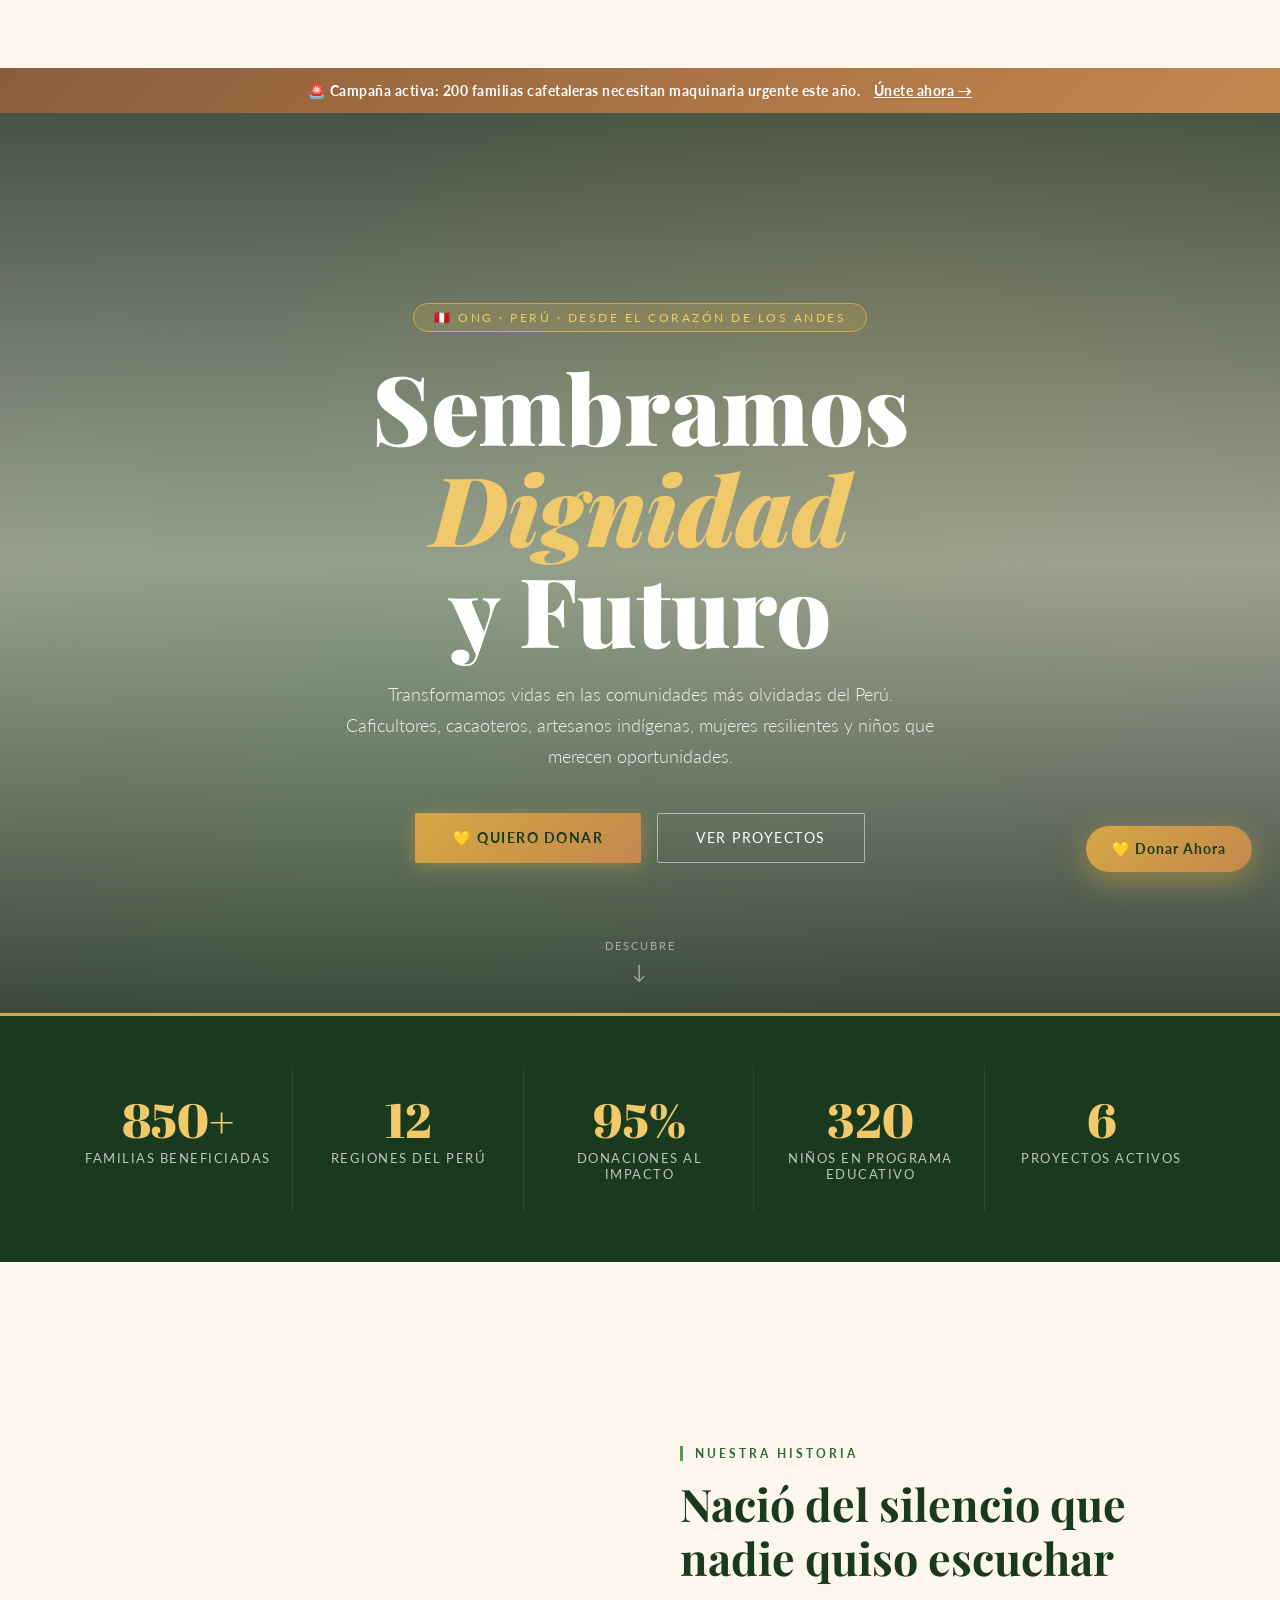
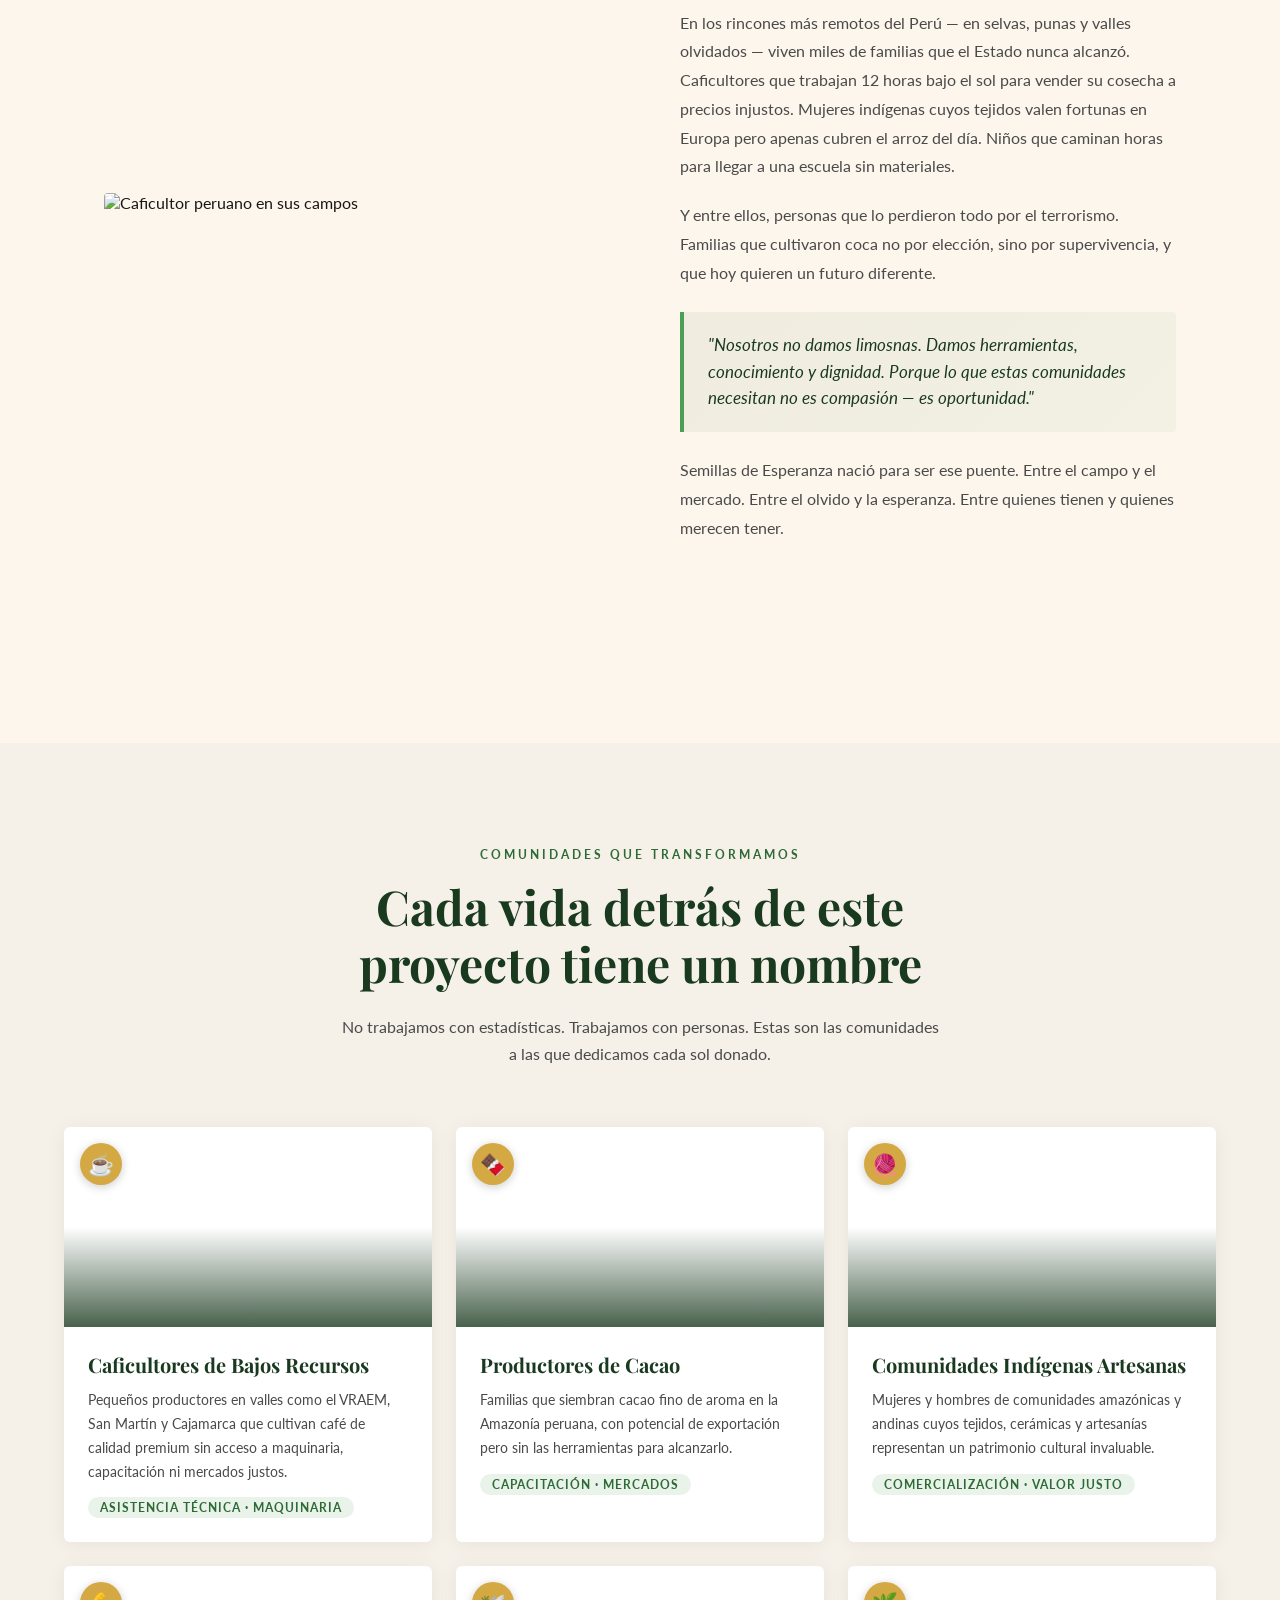
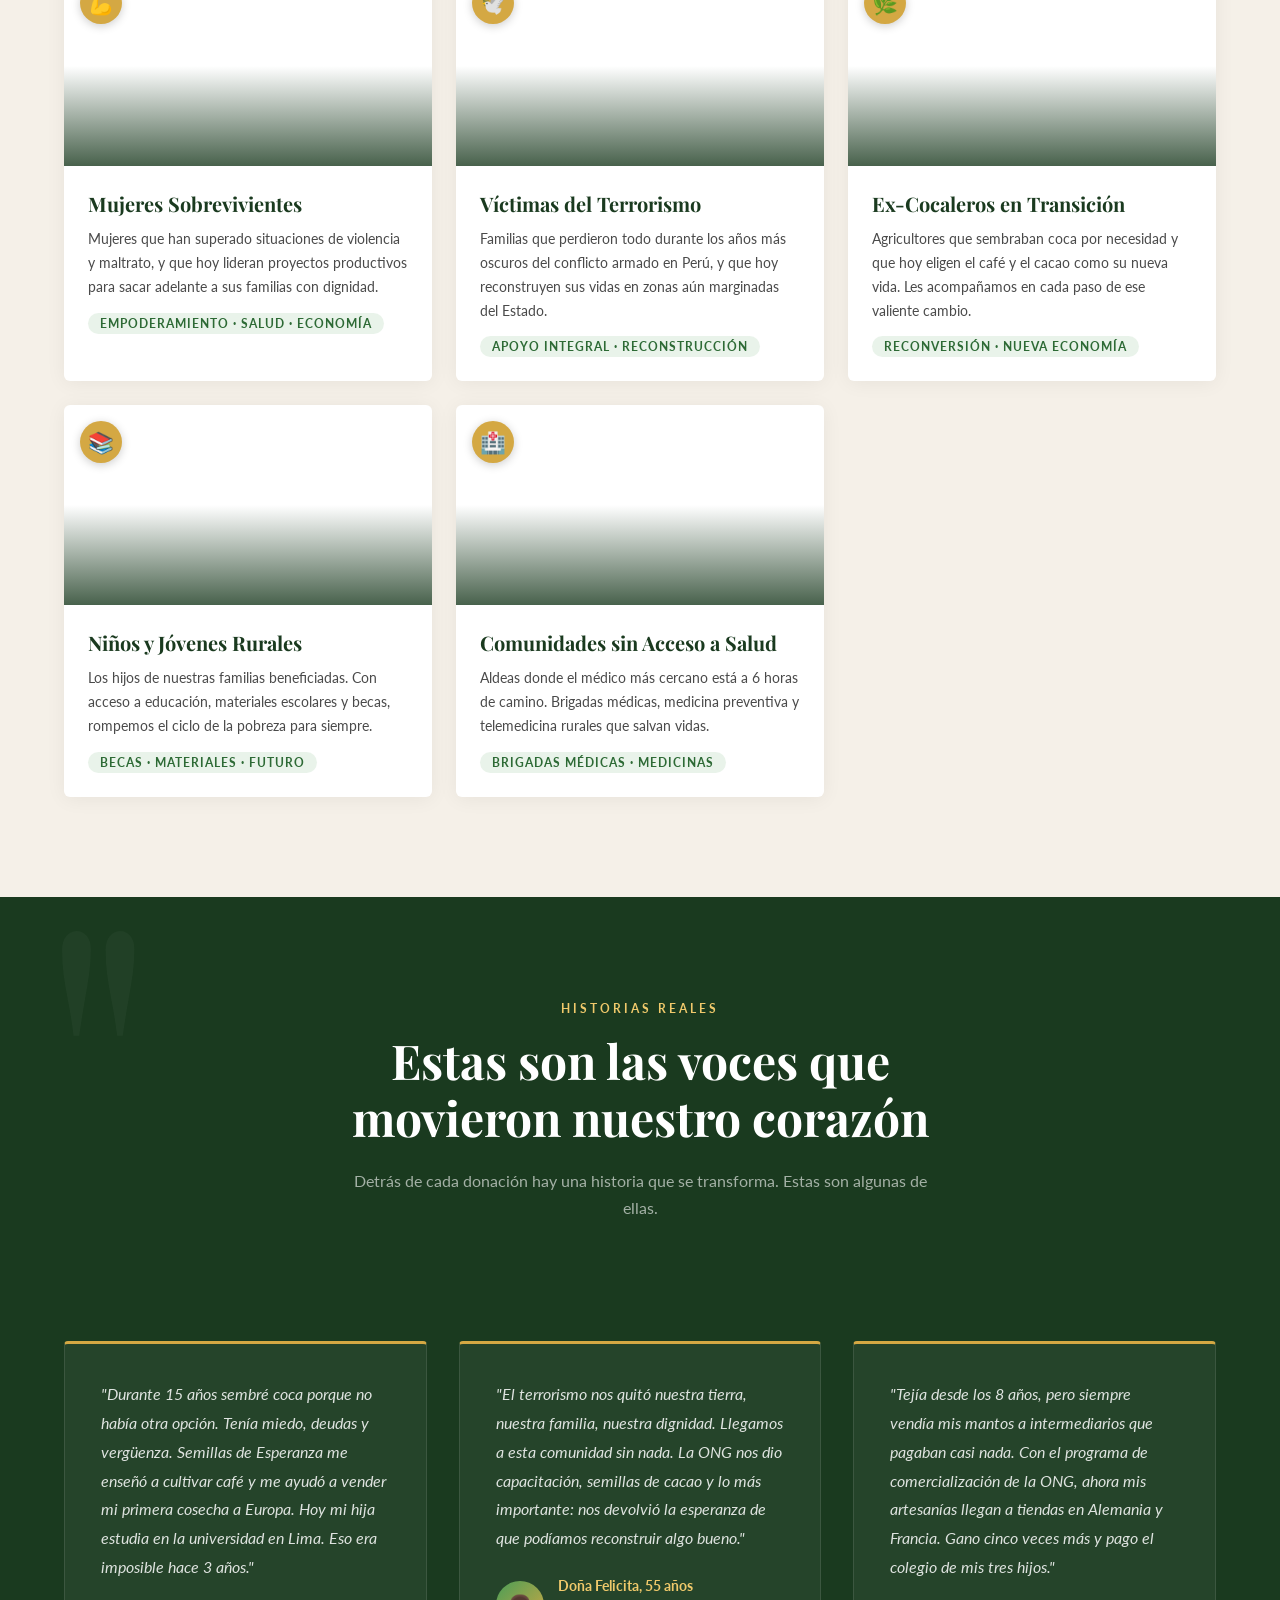
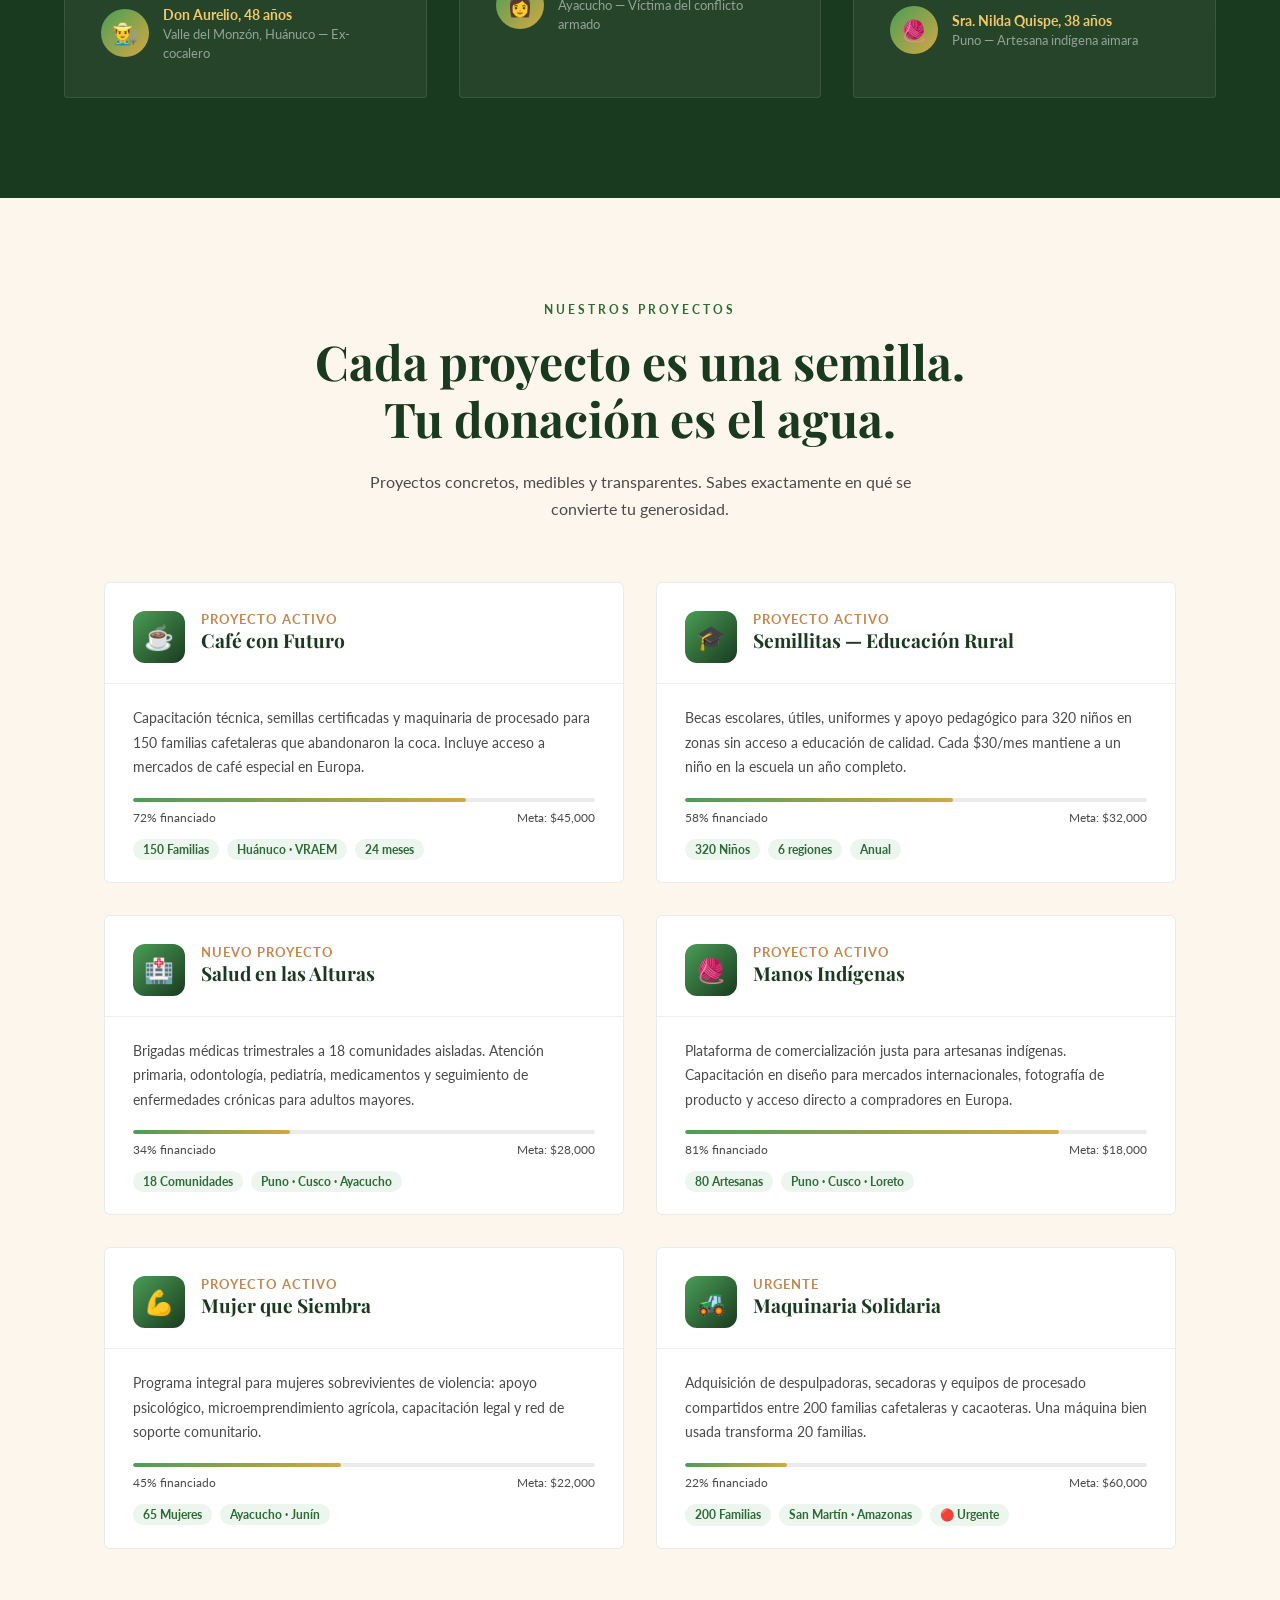
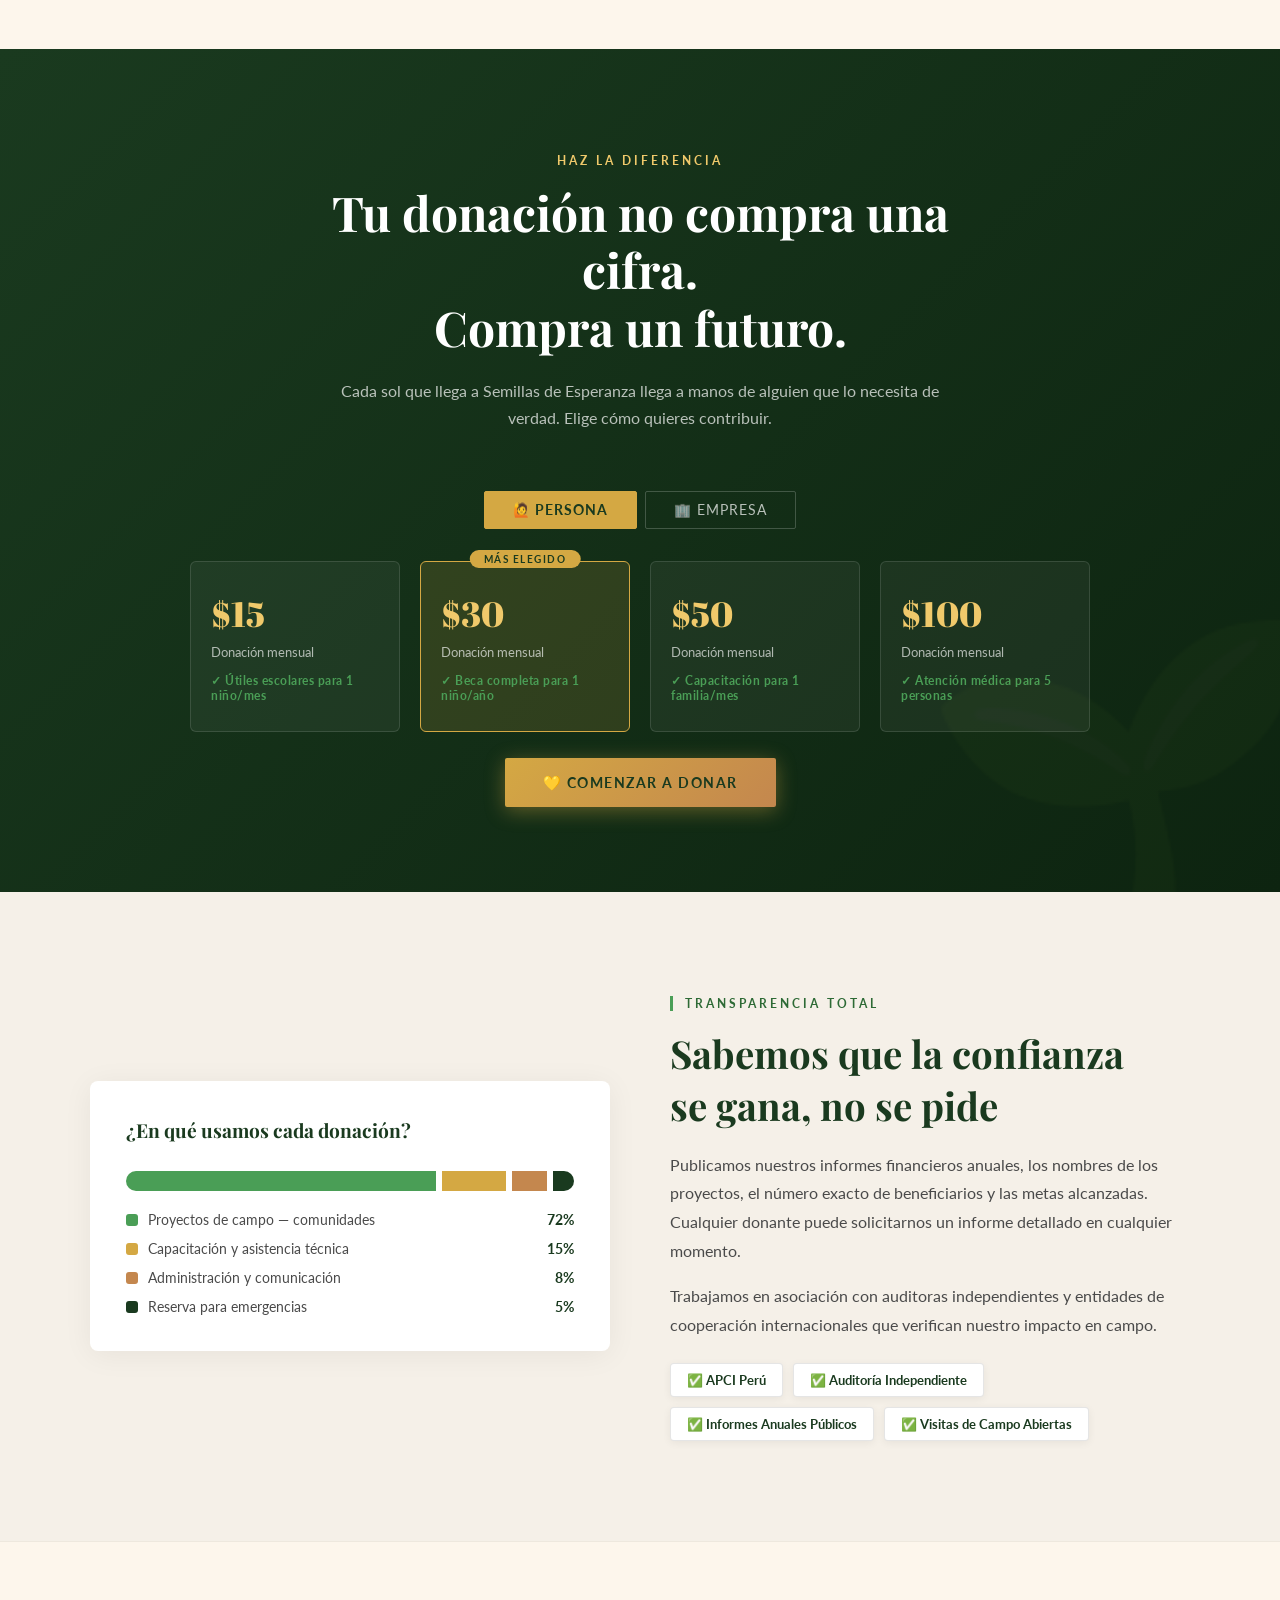
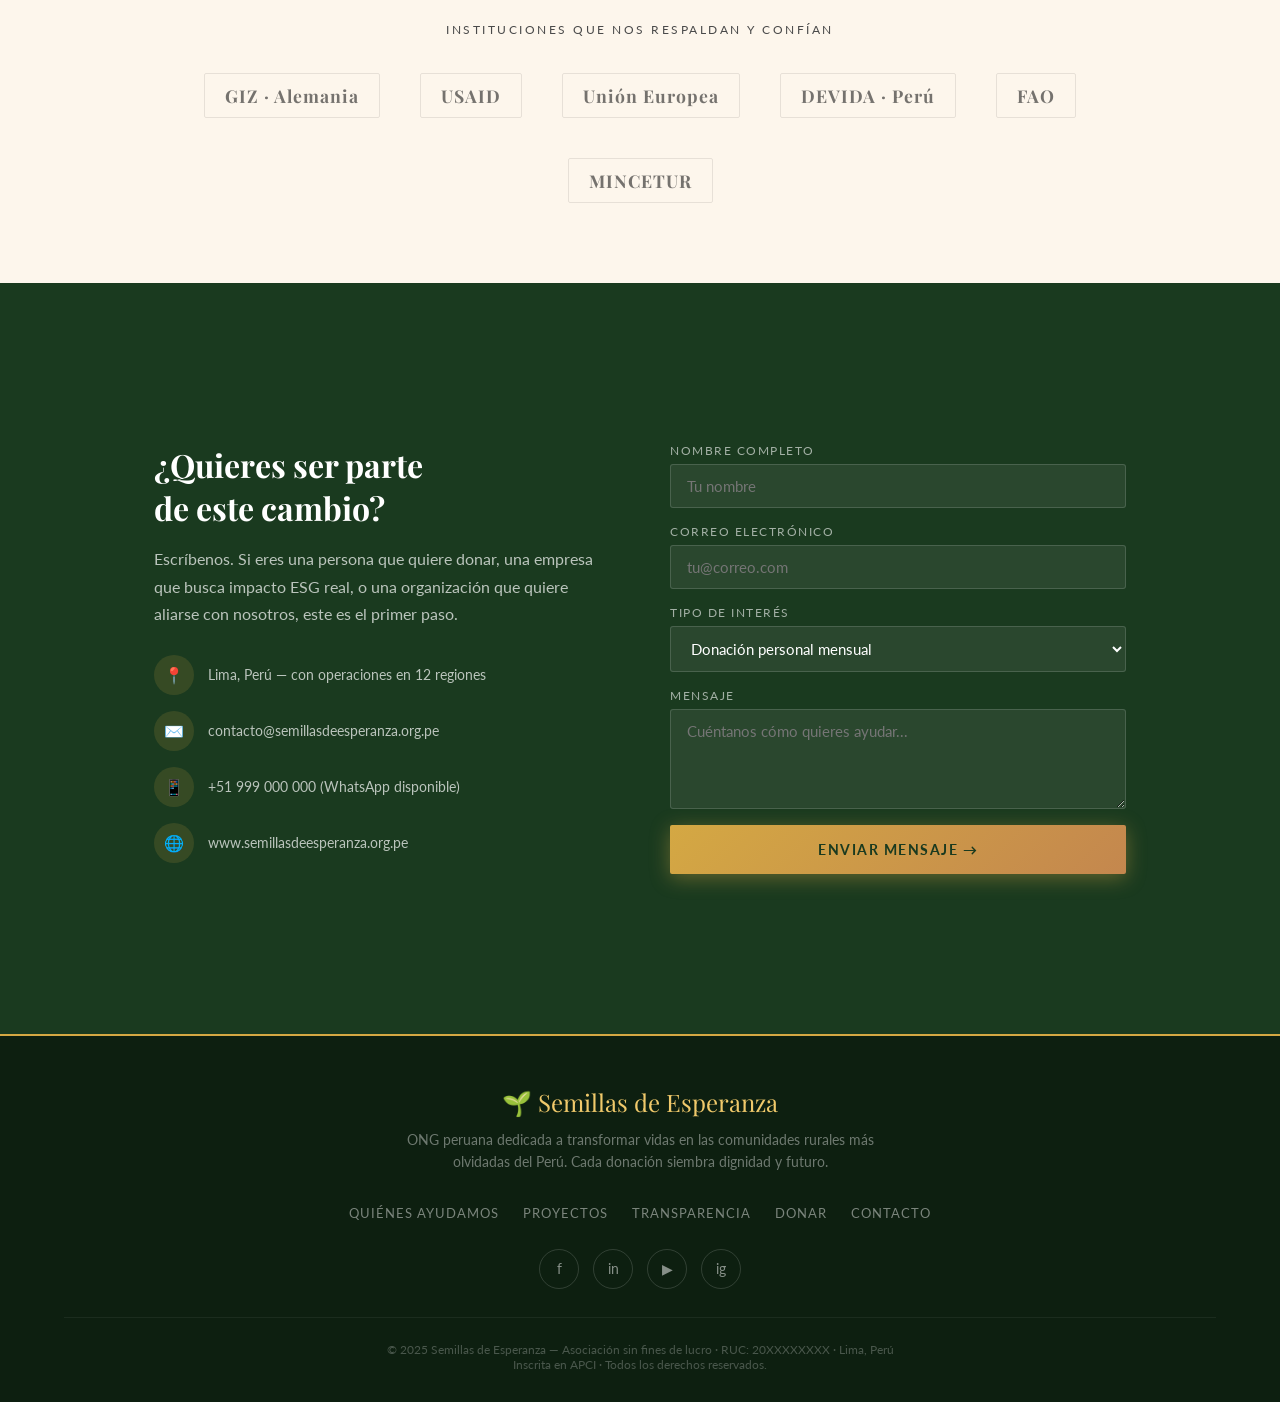
==== index.html @ 6c5361cf "index.html" ====
<!DOCTYPE html>
<html lang="es">
<head>
<meta charset="UTF-8">
<meta name="viewport" content="width=device-width, initial-scale=1.0">
<title>Semillas de Esperanza — ONG Perú</title>
<link href="https://fonts.googleapis.com/css2?family=Playfair+Display:ital,wght@0,400;0,700;0,900;1,400&family=Lato:wght@300;400;700&family=Abril+Fatface&display=swap" rel="stylesheet">
<style>
  :root {
    --verde-oscuro: #1a3a1f;
    --verde-medio: #2d6a35;
    --verde-claro: #4a9e56;
    --tierra: #8b5e3c;
    --tierra-claro: #c4874e;
    --crema: #fdf6ec;
    --oro: #d4a843;
    --oro-claro: #f0c96b;
    --blanco: #ffffff;
    --gris-suave: #f5f0e8;
    --texto-oscuro: #1c1c1c;
    --texto-medio: #4a4a4a;
  }

  * { margin: 0; padding: 0; box-sizing: border-box; }

  html { scroll-behavior: smooth; }

  body {
    font-family: 'Lato', sans-serif;
    color: var(--texto-oscuro);
    background: var(--crema);
    overflow-x: hidden;
  }

  /* ── NAV ── */
  nav {
    position: fixed; top: 0; width: 100%; z-index: 1000;
    background: rgba(26,58,31,0.96);
    backdrop-filter: blur(10px);
    display: flex; align-items: center; justify-content: space-between;
    padding: 0 5%; height: 68px;
    border-bottom: 2px solid var(--oro);
  }
  .nav-logo {
    display: flex; align-items: center; gap: 12px;
  }
  .nav-logo .seed-icon {
    width: 38px; height: 38px;
    background: linear-gradient(135deg, var(--oro), var(--tierra-claro));
    border-radius: 50% 50% 50% 10%;
    display: flex; align-items: center; justify-content: center;
    font-size: 18px;
  }
  .nav-logo span {
    font-family: 'Playfair Display', serif;
    color: var(--oro-claro);
    font-size: 1.1rem;
    font-weight: 700;
    letter-spacing: 0.5px;
  }
  .nav-links {
    display: flex; gap: 28px; list-style: none;
  }
  .nav-links a {
    color: rgba(255,255,255,0.85);
    text-decoration: none;
    font-size: 0.85rem;
    font-weight: 400;
    letter-spacing: 1.5px;
    text-transform: uppercase;
    transition: color 0.3s;
  }
  .nav-links a:hover { color: var(--oro-claro); }
  .nav-cta {
    background: linear-gradient(135deg, var(--oro), var(--tierra-claro));
    color: var(--verde-oscuro) !important;
    padding: 8px 22px;
    border-radius: 2px;
    font-weight: 700 !important;
  }

  /* ── HERO ── */
  #hero {
    min-height: 100vh;
    background:
      linear-gradient(to bottom, rgba(10,30,12,0.75) 0%, rgba(10,30,12,0.4) 50%, rgba(10,30,12,0.8) 100%),
      url('https://images.unsplash.com/photo-1497486751825-1233686d5d80?w=1800&q=80') center/cover no-repeat;
    display: flex; flex-direction: column; justify-content: center; align-items: center;
    text-align: center;
    padding: 100px 5% 60px;
    position: relative;
    overflow: hidden;
  }
  #hero::before {
    content: '';
    position: absolute; inset: 0;
    background: radial-gradient(ellipse at 30% 60%, rgba(74,158,86,0.15) 0%, transparent 60%),
                radial-gradient(ellipse at 70% 30%, rgba(212,168,67,0.1) 0%, transparent 50%);
  }
  .hero-badge {
    display: inline-block;
    background: rgba(212,168,67,0.2);
    border: 1px solid var(--oro);
    color: var(--oro-claro);
    padding: 6px 20px;
    border-radius: 20px;
    font-size: 0.78rem;
    letter-spacing: 2.5px;
    text-transform: uppercase;
    margin-bottom: 24px;
    animation: fadeInDown 1s ease both;
  }
  #hero h1 {
    font-family: 'Playfair Display', serif;
    font-size: clamp(3rem, 8vw, 6rem);
    color: var(--blanco);
    line-height: 1.05;
    font-weight: 900;
    margin-bottom: 20px;
    animation: fadeInUp 1s ease 0.2s both;
  }
  #hero h1 em {
    color: var(--oro-claro);
    font-style: italic;
  }
  #hero p {
    max-width: 600px;
    color: rgba(255,255,255,0.88);
    font-size: 1.15rem;
    line-height: 1.7;
    margin-bottom: 40px;
    font-weight: 300;
    animation: fadeInUp 1s ease 0.4s both;
  }
  .hero-btns {
    display: flex; gap: 16px; flex-wrap: wrap; justify-content: center;
    animation: fadeInUp 1s ease 0.6s both;
  }
  .btn-primary {
    background: linear-gradient(135deg, var(--oro), var(--tierra-claro));
    color: var(--verde-oscuro);
    padding: 16px 38px;
    border: none; cursor: pointer;
    font-family: 'Lato', sans-serif;
    font-size: 0.9rem;
    font-weight: 700;
    letter-spacing: 1.5px;
    text-transform: uppercase;
    text-decoration: none;
    border-radius: 2px;
    transition: transform 0.3s, box-shadow 0.3s;
    box-shadow: 0 4px 20px rgba(212,168,67,0.4);
  }
  .btn-primary:hover { transform: translateY(-2px); box-shadow: 0 8px 30px rgba(212,168,67,0.5); }
  .btn-outline {
    background: transparent;
    color: var(--blanco);
    padding: 15px 38px;
    border: 1.5px solid rgba(255,255,255,0.5);
    cursor: pointer;
    font-family: 'Lato', sans-serif;
    font-size: 0.9rem;
    font-weight: 400;
    letter-spacing: 1.5px;
    text-transform: uppercase;
    text-decoration: none;
    border-radius: 2px;
    transition: border-color 0.3s, background 0.3s;
  }
  .btn-outline:hover { border-color: var(--oro); background: rgba(212,168,67,0.1); }
  .hero-scroll {
    position: absolute; bottom: 30px; left: 50%; transform: translateX(-50%);
    animation: bounce 2s infinite;
    color: rgba(255,255,255,0.5);
    font-size: 0.7rem;
    letter-spacing: 2px;
    text-transform: uppercase;
    display: flex; flex-direction: column; align-items: center; gap: 8px;
  }
  .hero-scroll::after {
    content: '↓';
    font-size: 1.2rem;
  }

  /* ── IMPACTO RÁPIDO ── */
  #impacto-rapido {
    background: var(--verde-oscuro);
    padding: 50px 5%;
    display: grid;
    grid-template-columns: repeat(auto-fit, minmax(200px, 1fr));
    gap: 2px;
    border-top: 3px solid var(--oro);
  }
  .stat-item {
    text-align: center;
    padding: 30px 20px;
    border-right: 1px solid rgba(255,255,255,0.08);
  }
  .stat-item:last-child { border-right: none; }
  .stat-num {
    font-family: 'Abril Fatface', serif;
    font-size: 3rem;
    color: var(--oro-claro);
    line-height: 1;
    margin-bottom: 6px;
  }
  .stat-label {
    color: rgba(255,255,255,0.7);
    font-size: 0.82rem;
    letter-spacing: 1.5px;
    text-transform: uppercase;
  }

  /* ── SECCIÓN HISTORIA ── */
  #historia {
    padding: 100px 5%;
    max-width: 1200px;
    margin: 0 auto;
    display: grid;
    grid-template-columns: 1fr 1fr;
    gap: 80px;
    align-items: center;
  }
  .historia-img {
    position: relative;
  }
  .historia-img img {
    width: 100%;
    height: 480px;
    object-fit: cover;
    border-radius: 4px;
    filter: sepia(15%) contrast(1.05);
  }
  .historia-img::after {
    content: '';
    position: absolute;
    bottom: -20px; right: -20px;
    width: 60%;
    height: 60%;
    border: 3px solid var(--oro);
    border-radius: 4px;
    z-index: -1;
  }
  .historia-tag {
    display: inline-block;
    color: var(--verde-medio);
    font-size: 0.75rem;
    letter-spacing: 3px;
    text-transform: uppercase;
    font-weight: 700;
    margin-bottom: 16px;
    border-left: 3px solid var(--verde-claro);
    padding-left: 12px;
  }
  .historia-text h2 {
    font-family: 'Playfair Display', serif;
    font-size: clamp(2rem, 4vw, 2.8rem);
    color: var(--verde-oscuro);
    line-height: 1.2;
    margin-bottom: 24px;
  }
  .historia-text p {
    color: var(--texto-medio);
    line-height: 1.8;
    margin-bottom: 20px;
    font-size: 1rem;
  }
  .historia-text .highlight-box {
    background: linear-gradient(135deg, rgba(26,58,31,0.06), rgba(74,158,86,0.06));
    border-left: 4px solid var(--verde-claro);
    padding: 20px 24px;
    border-radius: 0 4px 4px 0;
    margin: 24px 0;
    font-style: italic;
    color: var(--verde-oscuro);
    font-size: 1.05rem;
    line-height: 1.6;
  }

  /* ── QUIÉNES AYUDAMOS ── */
  #quienes {
    background: var(--gris-suave);
    padding: 100px 5%;
  }
  .section-header {
    text-align: center;
    margin-bottom: 60px;
  }
  .section-tag {
    display: inline-block;
    color: var(--verde-medio);
    font-size: 0.75rem;
    letter-spacing: 3px;
    text-transform: uppercase;
    font-weight: 700;
    margin-bottom: 16px;
  }
  .section-header h2 {
    font-family: 'Playfair Display', serif;
    font-size: clamp(2rem, 4vw, 3rem);
    color: var(--verde-oscuro);
    line-height: 1.2;
    max-width: 700px;
    margin: 0 auto 20px;
  }
  .section-header p {
    color: var(--texto-medio);
    max-width: 600px;
    margin: 0 auto;
    line-height: 1.7;
    font-size: 1rem;
  }
  .beneficiarios-grid {
    display: grid;
    grid-template-columns: repeat(auto-fit, minmax(280px, 1fr));
    gap: 24px;
    max-width: 1200px;
    margin: 0 auto;
  }
  .bene-card {
    background: var(--blanco);
    border-radius: 6px;
    overflow: hidden;
    box-shadow: 0 2px 20px rgba(0,0,0,0.06);
    transition: transform 0.3s, box-shadow 0.3s;
  }
  .bene-card:hover { transform: translateY(-6px); box-shadow: 0 12px 40px rgba(0,0,0,0.12); }
  .bene-card-img {
    height: 200px;
    background-size: cover;
    background-position: center;
    position: relative;
  }
  .bene-card-img::after {
    content: '';
    position: absolute; inset: 0;
    background: linear-gradient(to top, rgba(26,58,31,0.8) 0%, transparent 50%);
  }
  .bene-emoji {
    position: absolute;
    top: 16px; left: 16px;
    width: 42px; height: 42px;
    background: var(--oro);
    border-radius: 50%;
    display: flex; align-items: center; justify-content: center;
    font-size: 1.3rem;
    z-index: 2;
    box-shadow: 0 2px 10px rgba(0,0,0,0.2);
  }
  .bene-card-body {
    padding: 24px;
  }
  .bene-card-body h3 {
    font-family: 'Playfair Display', serif;
    font-size: 1.25rem;
    color: var(--verde-oscuro);
    margin-bottom: 10px;
  }
  .bene-card-body p {
    color: var(--texto-medio);
    font-size: 0.9rem;
    line-height: 1.65;
  }
  .bene-tag {
    display: inline-block;
    background: rgba(74,158,86,0.12);
    color: var(--verde-medio);
    padding: 4px 12px;
    border-radius: 20px;
    font-size: 0.72rem;
    letter-spacing: 1px;
    text-transform: uppercase;
    font-weight: 700;
    margin-top: 14px;
  }

  /* ── HISTORIA REAL ── */
  #historia-real {
    padding: 100px 5%;
    background: var(--verde-oscuro);
    position: relative;
    overflow: hidden;
  }
  #historia-real::before {
    content: '"';
    position: absolute;
    top: -40px; left: 3%;
    font-family: 'Playfair Display', serif;
    font-size: 25rem;
    color: rgba(255,255,255,0.03);
    line-height: 1;
  }
  .testimonios-grid {
    display: grid;
    grid-template-columns: repeat(auto-fit, minmax(320px, 1fr));
    gap: 32px;
    max-width: 1200px;
    margin: 0 auto;
  }
  .testimonio {
    background: rgba(255,255,255,0.05);
    border: 1px solid rgba(255,255,255,0.1);
    border-top: 3px solid var(--oro);
    padding: 36px;
    border-radius: 4px;
    transition: background 0.3s;
  }
  .testimonio:hover { background: rgba(255,255,255,0.08); }
  .testimonio-text {
    color: rgba(255,255,255,0.85);
    font-size: 1rem;
    line-height: 1.8;
    font-style: italic;
    margin-bottom: 24px;
  }
  .testimonio-autor {
    display: flex; align-items: center; gap: 14px;
  }
  .autor-avatar {
    width: 48px; height: 48px;
    background: linear-gradient(135deg, var(--verde-claro), var(--oro));
    border-radius: 50%;
    display: flex; align-items: center; justify-content: center;
    font-size: 1.3rem;
    flex-shrink: 0;
  }
  .autor-info strong {
    display: block;
    color: var(--oro-claro);
    font-size: 0.9rem;
    font-weight: 700;
  }
  .autor-info span {
    color: rgba(255,255,255,0.5);
    font-size: 0.8rem;
  }

  /* ── PROYECTOS ── */
  #proyectos {
    padding: 100px 5%;
    max-width: 1200px;
    margin: 0 auto;
  }
  .proyectos-grid {
    display: grid;
    grid-template-columns: repeat(auto-fit, minmax(340px, 1fr));
    gap: 32px;
  }
  .proyecto-card {
    border: 1px solid rgba(0,0,0,0.08);
    border-radius: 6px;
    overflow: hidden;
    background: var(--blanco);
    transition: transform 0.3s, box-shadow 0.3s;
    position: relative;
  }
  .proyecto-card:hover { transform: translateY(-4px); box-shadow: 0 16px 50px rgba(0,0,0,0.1); }
  .proyecto-card-header {
    padding: 28px 28px 20px;
    border-bottom: 1px solid rgba(0,0,0,0.06);
    display: flex; align-items: flex-start; gap: 16px;
  }
  .proyecto-icon {
    width: 52px; height: 52px;
    background: linear-gradient(135deg, var(--verde-claro), var(--verde-oscuro));
    border-radius: 12px;
    display: flex; align-items: center; justify-content: center;
    font-size: 1.5rem;
    flex-shrink: 0;
  }
  .proyecto-info h3 {
    font-family: 'Playfair Display', serif;
    font-size: 1.2rem;
    color: var(--verde-oscuro);
    margin-bottom: 4px;
  }
  .proyecto-info .proyecto-meta {
    color: var(--tierra-claro);
    font-size: 0.8rem;
    font-weight: 700;
    letter-spacing: 1px;
    text-transform: uppercase;
  }
  .proyecto-card-body {
    padding: 22px 28px;
  }
  .proyecto-card-body p {
    color: var(--texto-medio);
    font-size: 0.9rem;
    line-height: 1.7;
    margin-bottom: 18px;
  }
  .proyecto-progress {
    height: 4px;
    background: rgba(0,0,0,0.08);
    border-radius: 2px;
    overflow: hidden;
    margin-bottom: 8px;
  }
  .proyecto-progress-bar {
    height: 100%;
    background: linear-gradient(90deg, var(--verde-claro), var(--oro));
    border-radius: 2px;
    transition: width 1.5s ease;
  }
  .proyecto-progress-label {
    display: flex; justify-content: space-between;
    font-size: 0.78rem;
    color: var(--texto-medio);
  }
  .proyecto-meta-footer {
    display: flex; gap: 8px; flex-wrap: wrap; margin-top: 14px;
  }
  .meta-chip {
    background: rgba(74,158,86,0.1);
    color: var(--verde-medio);
    padding: 4px 10px;
    border-radius: 20px;
    font-size: 0.72rem;
    font-weight: 700;
  }

  /* ── DONACIONES ── */
  #donaciones {
    background: linear-gradient(135deg, var(--verde-oscuro) 0%, #0d2410 100%);
    padding: 100px 5%;
    text-align: center;
    position: relative;
    overflow: hidden;
  }
  #donaciones::after {
    content: '🌱';
    position: absolute;
    font-size: 20rem;
    opacity: 0.03;
    bottom: -40px; right: -40px;
    line-height: 1;
  }
  #donaciones .section-header h2 { color: var(--blanco); }
  #donaciones .section-header p { color: rgba(255,255,255,0.7); }
  .donacion-tabs {
    display: flex; justify-content: center; gap: 8px;
    margin: 40px 0 32px;
    flex-wrap: wrap;
  }
  .donacion-tab {
    padding: 10px 28px;
    border: 1.5px solid rgba(255,255,255,0.2);
    background: transparent;
    color: rgba(255,255,255,0.7);
    border-radius: 2px;
    cursor: pointer;
    font-family: 'Lato', sans-serif;
    font-size: 0.85rem;
    letter-spacing: 1px;
    text-transform: uppercase;
    transition: all 0.3s;
  }
  .donacion-tab.active, .donacion-tab:hover {
    background: var(--oro);
    border-color: var(--oro);
    color: var(--verde-oscuro);
    font-weight: 700;
  }
  .montos-grid {
    display: grid;
    grid-template-columns: repeat(auto-fit, minmax(200px, 1fr));
    gap: 20px;
    max-width: 900px;
    margin: 0 auto 40px;
  }
  .monto-card {
    background: rgba(255,255,255,0.05);
    border: 1.5px solid rgba(255,255,255,0.12);
    border-radius: 6px;
    padding: 28px 20px;
    cursor: pointer;
    transition: all 0.3s;
    text-align: left;
  }
  .monto-card:hover, .monto-card.destacado {
    background: rgba(212,168,67,0.15);
    border-color: var(--oro);
  }
  .monto-card.destacado {
    position: relative;
  }
  .monto-card.destacado::before {
    content: 'MÁS ELEGIDO';
    position: absolute;
    top: -12px; left: 50%; transform: translateX(-50%);
    background: var(--oro);
    color: var(--verde-oscuro);
    padding: 3px 14px;
    font-size: 0.65rem;
    font-weight: 700;
    letter-spacing: 1.5px;
    border-radius: 20px;
    white-space: nowrap;
  }
  .monto-valor {
    font-family: 'Abril Fatface', serif;
    font-size: 2.2rem;
    color: var(--oro-claro);
    margin-bottom: 6px;
  }
  .monto-desc {
    color: rgba(255,255,255,0.65);
    font-size: 0.82rem;
    line-height: 1.5;
  }
  .monto-impacto {
    color: var(--verde-claro);
    font-size: 0.78rem;
    font-weight: 700;
    margin-top: 10px;
    letter-spacing: 0.5px;
  }
  .donacion-empresa {
    max-width: 700px;
    margin: 0 auto;
    background: rgba(255,255,255,0.05);
    border: 1px solid rgba(255,255,255,0.1);
    border-left: 4px solid var(--oro);
    padding: 32px 36px;
    border-radius: 4px;
    text-align: left;
    margin-bottom: 40px;
  }
  .donacion-empresa h3 {
    font-family: 'Playfair Display', serif;
    color: var(--oro-claro);
    font-size: 1.4rem;
    margin-bottom: 12px;
  }
  .donacion-empresa p {
    color: rgba(255,255,255,0.75);
    line-height: 1.7;
    font-size: 0.95rem;
    margin-bottom: 16px;
  }
  .empresa-beneficios {
    display: flex; flex-wrap: wrap; gap: 10px; margin-top: 16px;
  }
  .eb-chip {
    background: rgba(212,168,67,0.15);
    border: 1px solid rgba(212,168,67,0.3);
    color: var(--oro-claro);
    padding: 6px 14px;
    border-radius: 20px;
    font-size: 0.78rem;
    font-weight: 700;
  }

  /* ── TRANSPARENCIA ── */
  #transparencia {
    padding: 100px 5%;
    background: var(--gris-suave);
  }
  .transp-grid {
    display: grid;
    grid-template-columns: 1fr 1fr;
    gap: 60px;
    max-width: 1100px;
    margin: 0 auto;
    align-items: center;
  }
  .transp-visual {
    background: var(--blanco);
    border-radius: 8px;
    padding: 36px;
    box-shadow: 0 4px 30px rgba(0,0,0,0.06);
  }
  .transp-visual h3 {
    font-family: 'Playfair Display', serif;
    color: var(--verde-oscuro);
    margin-bottom: 28px;
    font-size: 1.2rem;
  }
  .pie-bar {
    display: flex; gap: 6px; height: 20px;
    border-radius: 10px; overflow: hidden;
    margin-bottom: 20px;
  }
  .pie-seg {
    height: 100%;
    transition: flex 1s ease;
  }
  .pie-legend {
    display: flex; flex-direction: column; gap: 12px;
  }
  .legend-item {
    display: flex; align-items: center; gap: 10px;
  }
  .legend-dot {
    width: 12px; height: 12px; border-radius: 3px; flex-shrink: 0;
  }
  .legend-label { font-size: 0.85rem; color: var(--texto-medio); flex: 1; }
  .legend-pct {
    font-weight: 700;
    color: var(--verde-oscuro);
    font-size: 0.9rem;
  }
  .transp-text h2 {
    font-family: 'Playfair Display', serif;
    font-size: clamp(1.8rem, 3vw, 2.5rem);
    color: var(--verde-oscuro);
    margin-bottom: 20px;
  }
  .transp-text p {
    color: var(--texto-medio);
    line-height: 1.8;
    margin-bottom: 16px;
  }
  .transp-certs {
    display: flex; flex-wrap: wrap; gap: 10px; margin-top: 24px;
  }
  .cert-badge {
    display: flex; align-items: center; gap: 8px;
    background: var(--blanco);
    border: 1px solid rgba(0,0,0,0.1);
    padding: 8px 16px;
    border-radius: 4px;
    font-size: 0.8rem;
    font-weight: 700;
    color: var(--verde-oscuro);
    box-shadow: 0 2px 8px rgba(0,0,0,0.06);
  }

  /* ── ALIADOS ── */
  #aliados {
    padding: 80px 5%;
    text-align: center;
    border-top: 1px solid rgba(0,0,0,0.06);
  }
  .aliados-label {
    color: var(--texto-medio);
    font-size: 0.78rem;
    letter-spacing: 2.5px;
    text-transform: uppercase;
    margin-bottom: 36px;
  }
  .aliados-logos {
    display: flex; flex-wrap: wrap;
    justify-content: center; align-items: center;
    gap: 40px;
    max-width: 900px;
    margin: 0 auto;
    opacity: 0.6;
    filter: grayscale(100%);
  }
  .aliado-logo {
    font-family: 'Playfair Display', serif;
    font-size: 1.1rem;
    font-weight: 700;
    color: var(--texto-oscuro);
    letter-spacing: 1px;
    padding: 10px 20px;
    border: 1.5px solid rgba(0,0,0,0.15);
    border-radius: 2px;
  }

  /* ── CONTACTO ── */
  #contacto {
    background: var(--verde-oscuro);
    padding: 80px 5%;
    display: grid;
    grid-template-columns: 1fr 1fr;
    gap: 60px;
    max-width: 1100px;
    margin: 0 auto;
  }
  .contacto-info h2 {
    font-family: 'Playfair Display', serif;
    font-size: 2rem;
    color: var(--blanco);
    margin-bottom: 16px;
  }
  .contacto-info p {
    color: rgba(255,255,255,0.7);
    line-height: 1.7;
    margin-bottom: 28px;
  }
  .contacto-items { display: flex; flex-direction: column; gap: 16px; }
  .c-item { display: flex; align-items: center; gap: 14px; }
  .c-icon {
    width: 40px; height: 40px;
    background: rgba(212,168,67,0.15);
    border-radius: 50%;
    display: flex; align-items: center; justify-content: center;
    font-size: 1rem;
    flex-shrink: 0;
  }
  .c-item span { color: rgba(255,255,255,0.7); font-size: 0.9rem; }
  .contacto-form {
    display: flex; flex-direction: column; gap: 16px;
  }
  .form-group { display: flex; flex-direction: column; gap: 6px; }
  .form-group label {
    color: rgba(255,255,255,0.6);
    font-size: 0.75rem;
    letter-spacing: 1.5px;
    text-transform: uppercase;
  }
  .form-group input, .form-group select, .form-group textarea {
    background: rgba(255,255,255,0.07);
    border: 1px solid rgba(255,255,255,0.15);
    color: var(--blanco);
    padding: 12px 16px;
    border-radius: 3px;
    font-family: 'Lato', sans-serif;
    font-size: 0.95rem;
    transition: border-color 0.3s;
    outline: none;
  }
  .form-group input:focus, .form-group select:focus, .form-group textarea:focus {
    border-color: var(--oro);
  }
  .form-group select option { background: var(--verde-oscuro); }
  .form-group textarea { resize: vertical; min-height: 100px; }

  /* ── FOOTER ── */
  footer {
    background: #0d1f10;
    border-top: 2px solid var(--oro);
    padding: 50px 5% 30px;
    text-align: center;
  }
  .footer-logo {
    font-family: 'Playfair Display', serif;
    font-size: 1.5rem;
    color: var(--oro-claro);
    margin-bottom: 12px;
  }
  .footer-desc {
    color: rgba(255,255,255,0.4);
    font-size: 0.85rem;
    max-width: 500px;
    margin: 0 auto 28px;
    line-height: 1.6;
  }
  .footer-links {
    display: flex; justify-content: center; gap: 24px;
    flex-wrap: wrap;
    list-style: none;
    margin-bottom: 28px;
  }
  .footer-links a {
    color: rgba(255,255,255,0.45);
    text-decoration: none;
    font-size: 0.82rem;
    letter-spacing: 1px;
    text-transform: uppercase;
    transition: color 0.3s;
  }
  .footer-links a:hover { color: var(--oro-claro); }
  .footer-social {
    display: flex; justify-content: center; gap: 14px; margin-bottom: 28px;
  }
  .social-btn {
    width: 40px; height: 40px;
    border: 1px solid rgba(255,255,255,0.15);
    border-radius: 50%;
    display: flex; align-items: center; justify-content: center;
    color: rgba(255,255,255,0.5);
    text-decoration: none;
    font-size: 0.9rem;
    transition: all 0.3s;
  }
  .social-btn:hover {
    border-color: var(--oro);
    color: var(--oro-claro);
    background: rgba(212,168,67,0.1);
  }
  .footer-copy {
    color: rgba(255,255,255,0.25);
    font-size: 0.78rem;
    border-top: 1px solid rgba(255,255,255,0.06);
    padding-top: 24px;
  }

  /* ── BANNER URGENCIA ── */
  .urgencia-banner {
    background: linear-gradient(135deg, var(--tierra), var(--tierra-claro));
    text-align: center;
    padding: 14px 5%;
    position: relative;
    z-index: 999;
    margin-top: 68px;
  }
  .urgencia-banner p {
    color: var(--blanco);
    font-size: 0.88rem;
    font-weight: 700;
    letter-spacing: 0.5px;
  }
  .urgencia-banner a {
    color: var(--blanco);
    text-decoration: underline;
    margin-left: 10px;
  }

  /* ── ANIMACIONES ── */
  @keyframes fadeInDown {
    from { opacity: 0; transform: translateY(-20px); }
    to { opacity: 1; transform: translateY(0); }
  }
  @keyframes fadeInUp {
    from { opacity: 0; transform: translateY(30px); }
    to { opacity: 1; transform: translateY(0); }
  }
  @keyframes bounce {
    0%,100% { transform: translateX(-50%) translateY(0); }
    50% { transform: translateX(-50%) translateY(-8px); }
  }

  /* ── RESPONSIVE ── */
  @media (max-width: 768px) {
    .nav-links { display: none; }
    #historia { grid-template-columns: 1fr; gap: 40px; }
    .historia-img::after { display: none; }
    .transp-grid { grid-template-columns: 1fr; }
    #contacto { grid-template-columns: 1fr; }
    .montos-grid { grid-template-columns: repeat(2, 1fr); }
    #impacto-rapido { grid-template-columns: repeat(2, 1fr); }
    .stat-item:nth-child(2) { border-right: none; }
    .stat-item:nth-child(3) { border-right: 1px solid rgba(255,255,255,0.08); }
  }

  /* FLOATING DON BUTTON */
  .float-don {
    position: fixed;
    bottom: 28px; right: 28px;
    background: linear-gradient(135deg, var(--oro), var(--tierra-claro));
    color: var(--verde-oscuro);
    padding: 14px 26px;
    border-radius: 40px;
    font-family: 'Lato', sans-serif;
    font-weight: 700;
    font-size: 0.9rem;
    letter-spacing: 1px;
    text-decoration: none;
    box-shadow: 0 8px 30px rgba(212,168,67,0.5);
    z-index: 999;
    transition: transform 0.3s, box-shadow 0.3s;
    animation: fadeInUp 1s ease 1s both;
  }
  .float-don:hover {
    transform: translateY(-3px) scale(1.03);
    box-shadow: 0 12px 40px rgba(212,168,67,0.6);
  }

  /* Wrap outer para impacto / aliados / contacto */
  .section-full { background: var(--verde-oscuro); }
</style>
</head>
<body>

<!-- NAV -->
<nav>
  <div class="nav-logo">
    <div class="seed-icon">🌱</div>
    <span>Semillas de Esperanza</span>
  </div>
  <ul class="nav-links">
    <li><a href="#quienes">Quiénes Ayudamos</a></li>
    <li><a href="#proyectos">Proyectos</a></li>
    <li><a href="#transparencia">Transparencia</a></li>
    <li><a href="#donaciones" class="nav-cta">Donar Ahora</a></li>
  </ul>
</nav>

<!-- BANNER URGENCIA -->
<div class="urgencia-banner">
  <p>🚨 Campaña activa: 200 familias cafetaleras necesitan maquinaria urgente este año. <a href="#donaciones">Únete ahora →</a></p>
</div>

<!-- HERO -->
<section id="hero">
  <div class="hero-badge">🇵🇪 ONG · Perú · Desde el corazón de los Andes</div>
  <h1>Sembramos<br><em>Dignidad</em><br>y Futuro</h1>
  <p>Transformamos vidas en las comunidades más olvidadas del Perú. Caficultores, cacaoteros, artesanos indígenas, mujeres resilientes y niños que merecen oportunidades.</p>
  <div class="hero-btns">
    <a href="#donaciones" class="btn-primary">💛 Quiero Donar</a>
    <a href="#proyectos" class="btn-outline">Ver Proyectos</a>
  </div>
  <div class="hero-scroll">Descubre</div>
</section>

<!-- STATS -->
<section id="impacto-rapido">
  <div class="stat-item">
    <div class="stat-num">850+</div>
    <div class="stat-label">Familias Beneficiadas</div>
  </div>
  <div class="stat-item">
    <div class="stat-num">12</div>
    <div class="stat-label">Regiones del Perú</div>
  </div>
  <div class="stat-item">
    <div class="stat-num">95%</div>
    <div class="stat-label">Donaciones al Impacto</div>
  </div>
  <div class="stat-item">
    <div class="stat-num">320</div>
    <div class="stat-label">Niños en Programa Educativo</div>
  </div>
  <div class="stat-item">
    <div class="stat-num">6</div>
    <div class="stat-label">Proyectos Activos</div>
  </div>
</section>

<!-- HISTORIA -->
<section style="background:var(--crema); padding: 80px 0;">
  <div id="historia">
    <div class="historia-img">
      <img src="https://images.unsplash.com/photo-1464226184884-fa280b87c399?w=700&q=80" alt="Caficultor peruano en sus campos" />
    </div>
    <div class="historia-text">
      <span class="historia-tag">Nuestra Historia</span>
      <h2>Nació del silencio que nadie quiso escuchar</h2>
      <p>En los rincones más remotos del Perú — en selvas, punas y valles olvidados — viven miles de familias que el Estado nunca alcanzó. Caficultores que trabajan 12 horas bajo el sol para vender su cosecha a precios injustos. Mujeres indígenas cuyos tejidos valen fortunas en Europa pero apenas cubren el arroz del día. Niños que caminan horas para llegar a una escuela sin materiales.</p>
      <p>Y entre ellos, personas que lo perdieron todo por el terrorismo. Familias que cultivaron coca no por elección, sino por supervivencia, y que hoy quieren un futuro diferente.</p>
      <div class="highlight-box">
        "Nosotros no damos limosnas. Damos herramientas, conocimiento y dignidad. Porque lo que estas comunidades necesitan no es compasión — es oportunidad."
      </div>
      <p>Semillas de Esperanza nació para ser ese puente. Entre el campo y el mercado. Entre el olvido y la esperanza. Entre quienes tienen y quienes merecen tener.</p>
    </div>
  </div>
</section>

<!-- A QUIÉNES AYUDAMOS -->
<section id="quienes">
  <div class="section-header">
    <div class="section-tag">Comunidades que Transformamos</div>
    <h2>Cada vida detrás de este proyecto tiene un nombre</h2>
    <p>No trabajamos con estadísticas. Trabajamos con personas. Estas son las comunidades a las que dedicamos cada sol donado.</p>
  </div>
  <div class="beneficiarios-grid">

    <div class="bene-card">
      <div class="bene-card-img" style="background-image:url('https://images.unsplash.com/photo-1447933601403-0c6688de566e?w=600&q=80')">
        <div class="bene-emoji">☕</div>
      </div>
      <div class="bene-card-body">
        <h3>Caficultores de Bajos Recursos</h3>
        <p>Pequeños productores en valles como el VRAEM, San Martín y Cajamarca que cultivan café de calidad premium sin acceso a maquinaria, capacitación ni mercados justos.</p>
        <span class="bene-tag">Asistencia Técnica · Maquinaria</span>
      </div>
    </div>

    <div class="bene-card">
      <div class="bene-card-img" style="background-image:url('https://images.unsplash.com/photo-1604328698692-f76ea9498e76?w=600&q=80')">
        <div class="bene-emoji">🍫</div>
      </div>
      <div class="bene-card-body">
        <h3>Productores de Cacao</h3>
        <p>Familias que siembran cacao fino de aroma en la Amazonía peruana, con potencial de exportación pero sin las herramientas para alcanzarlo.</p>
        <span class="bene-tag">Capacitación · Mercados</span>
      </div>
    </div>

    <div class="bene-card">
      <div class="bene-card-img" style="background-image:url('https://images.unsplash.com/photo-1601740568639-9b09db0e1e08?w=600&q=80')">
        <div class="bene-emoji">🧶</div>
      </div>
      <div class="bene-card-body">
        <h3>Comunidades Indígenas Artesanas</h3>
        <p>Mujeres y hombres de comunidades amazónicas y andinas cuyos tejidos, cerámicas y artesanías representan un patrimonio cultural invaluable.</p>
        <span class="bene-tag">Comercialización · Valor Justo</span>
      </div>
    </div>

    <div class="bene-card">
      <div class="bene-card-img" style="background-image:url('https://images.unsplash.com/photo-1509099836639-18ba1795216d?w=600&q=80')">
        <div class="bene-emoji">💪</div>
      </div>
      <div class="bene-card-body">
        <h3>Mujeres Sobrevivientes</h3>
        <p>Mujeres que han superado situaciones de violencia y maltrato, y que hoy lideran proyectos productivos para sacar adelante a sus familias con dignidad.</p>
        <span class="bene-tag">Empoderamiento · Salud · Economía</span>
      </div>
    </div>

    <div class="bene-card">
      <div class="bene-card-img" style="background-image:url('https://images.unsplash.com/photo-1578662996442-48f60103fc96?w=600&q=80')">
        <div class="bene-emoji">🕊️</div>
      </div>
      <div class="bene-card-body">
        <h3>Víctimas del Terrorismo</h3>
        <p>Familias que perdieron todo durante los años más oscuros del conflicto armado en Perú, y que hoy reconstruyen sus vidas en zonas aún marginadas del Estado.</p>
        <span class="bene-tag">Apoyo Integral · Reconstrucción</span>
      </div>
    </div>

    <div class="bene-card">
      <div class="bene-card-img" style="background-image:url('https://images.unsplash.com/photo-1516627145497-ae6968895b74?w=600&q=80')">
        <div class="bene-emoji">🌿</div>
      </div>
      <div class="bene-card-body">
        <h3>Ex-Cocaleros en Transición</h3>
        <p>Agricultores que sembraban coca por necesidad y que hoy eligen el café y el cacao como su nueva vida. Les acompañamos en cada paso de ese valiente cambio.</p>
        <span class="bene-tag">Reconversión · Nueva Economía</span>
      </div>
    </div>

    <div class="bene-card">
      <div class="bene-card-img" style="background-image:url('https://images.unsplash.com/photo-1503454537195-1dcabb73ffb9?w=600&q=80')">
        <div class="bene-emoji">📚</div>
      </div>
      <div class="bene-card-body">
        <h3>Niños y Jóvenes Rurales</h3>
        <p>Los hijos de nuestras familias beneficiadas. Con acceso a educación, materiales escolares y becas, rompemos el ciclo de la pobreza para siempre.</p>
        <span class="bene-tag">Becas · Materiales · Futuro</span>
      </div>
    </div>

    <div class="bene-card">
      <div class="bene-card-img" style="background-image:url('https://images.unsplash.com/photo-1576091160399-112ba8d25d1d?w=600&q=80')">
        <div class="bene-emoji">🏥</div>
      </div>
      <div class="bene-card-body">
        <h3>Comunidades sin Acceso a Salud</h3>
        <p>Aldeas donde el médico más cercano está a 6 horas de camino. Brigadas médicas, medicina preventiva y telemedicina rurales que salvan vidas.</p>
        <span class="bene-tag">Brigadas Médicas · Medicinas</span>
      </div>
    </div>

  </div>
</section>

<!-- TESTIMONIOS -->
<section id="historia-real" style="background:var(--verde-oscuro);">
  <div style="max-width:1200px;margin:0 auto;">
    <div class="section-header" style="padding: 0 0 60px;">
      <div class="section-tag" style="color:var(--oro-claro)">Historias Reales</div>
      <h2 style="color:var(--blanco)">Estas son las voces que movieron nuestro corazón</h2>
      <p style="color:rgba(255,255,255,0.6)">Detrás de cada donación hay una historia que se transforma. Estas son algunas de ellas.</p>
    </div>
    <div class="testimonios-grid">

      <div class="testimonio">
        <p class="testimonio-text">"Durante 15 años sembré coca porque no había otra opción. Tenía miedo, deudas y vergüenza. Semillas de Esperanza me enseñó a cultivar café y me ayudó a vender mi primera cosecha a Europa. Hoy mi hija estudia en la universidad en Lima. Eso era imposible hace 3 años."</p>
        <div class="testimonio-autor">
          <div class="autor-avatar">👨‍🌾</div>
          <div class="autor-info">
            <strong>Don Aurelio, 48 años</strong>
            <span>Valle del Monzón, Huánuco — Ex-cocalero</span>
          </div>
        </div>
      </div>

      <div class="testimonio">
        <p class="testimonio-text">"El terrorismo nos quitó nuestra tierra, nuestra familia, nuestra dignidad. Llegamos a esta comunidad sin nada. La ONG nos dio capacitación, semillas de cacao y lo más importante: nos devolvió la esperanza de que podíamos reconstruir algo bueno."</p>
        <div class="testimonio-autor">
          <div class="autor-avatar">👩</div>
          <div class="autor-info">
            <strong>Doña Felicita, 55 años</strong>
            <span>Ayacucho — Víctima del conflicto armado</span>
          </div>
        </div>
      </div>

      <div class="testimonio">
        <p class="testimonio-text">"Tejía desde los 8 años, pero siempre vendía mis mantos a intermediarios que pagaban casi nada. Con el programa de comercialización de la ONG, ahora mis artesanías llegan a tiendas en Alemania y Francia. Gano cinco veces más y pago el colegio de mis tres hijos."</p>
        <div class="testimonio-autor">
          <div class="autor-avatar">🧶</div>
          <div class="autor-info">
            <strong>Sra. Nilda Quispe, 38 años</strong>
            <span>Puno — Artesana indígena aimara</span>
          </div>
        </div>
      </div>

    </div>
  </div>
</section>

<!-- PROYECTOS -->
<section id="proyectos" style="padding: 100px 5%; background: var(--crema);">
  <div class="section-header">
    <div class="section-tag">Nuestros Proyectos</div>
    <h2>Cada proyecto es una semilla. Tu donación es el agua.</h2>
    <p>Proyectos concretos, medibles y transparentes. Sabes exactamente en qué se convierte tu generosidad.</p>
  </div>
  <div class="proyectos-grid" style="max-width:1200px;margin:0 auto;">

    <div class="proyecto-card">
      <div class="proyecto-card-header">
        <div class="proyecto-icon">☕</div>
        <div class="proyecto-info">
          <div class="proyecto-meta">Proyecto Activo</div>
          <h3>Café con Futuro</h3>
        </div>
      </div>
      <div class="proyecto-card-body">
        <p>Capacitación técnica, semillas certificadas y maquinaria de procesado para 150 familias cafetaleras que abandonaron la coca. Incluye acceso a mercados de café especial en Europa.</p>
        <div class="proyecto-progress"><div class="proyecto-progress-bar" style="width:72%"></div></div>
        <div class="proyecto-progress-label"><span>72% financiado</span><span>Meta: $45,000</span></div>
        <div class="proyecto-meta-footer">
          <span class="meta-chip">150 Familias</span>
          <span class="meta-chip">Huánuco · VRAEM</span>
          <span class="meta-chip">24 meses</span>
        </div>
      </div>
    </div>

    <div class="proyecto-card">
      <div class="proyecto-card-header">
        <div class="proyecto-icon">🎓</div>
        <div class="proyecto-info">
          <div class="proyecto-meta">Proyecto Activo</div>
          <h3>Semillitas — Educación Rural</h3>
        </div>
      </div>
      <div class="proyecto-card-body">
        <p>Becas escolares, útiles, uniformes y apoyo pedagógico para 320 niños en zonas sin acceso a educación de calidad. Cada $30/mes mantiene a un niño en la escuela un año completo.</p>
        <div class="proyecto-progress"><div class="proyecto-progress-bar" style="width:58%"></div></div>
        <div class="proyecto-progress-label"><span>58% financiado</span><span>Meta: $32,000</span></div>
        <div class="proyecto-meta-footer">
          <span class="meta-chip">320 Niños</span>
          <span class="meta-chip">6 regiones</span>
          <span class="meta-chip">Anual</span>
        </div>
      </div>
    </div>

    <div class="proyecto-card">
      <div class="proyecto-card-header">
        <div class="proyecto-icon">🏥</div>
        <div class="proyecto-info">
          <div class="proyecto-meta">Nuevo Proyecto</div>
          <h3>Salud en las Alturas</h3>
        </div>
      </div>
      <div class="proyecto-card-body">
        <p>Brigadas médicas trimestrales a 18 comunidades aisladas. Atención primaria, odontología, pediatría, medicamentos y seguimiento de enfermedades crónicas para adultos mayores.</p>
        <div class="proyecto-progress"><div class="proyecto-progress-bar" style="width:34%"></div></div>
        <div class="proyecto-progress-label"><span>34% financiado</span><span>Meta: $28,000</span></div>
        <div class="proyecto-meta-footer">
          <span class="meta-chip">18 Comunidades</span>
          <span class="meta-chip">Puno · Cusco · Ayacucho</span>
        </div>
      </div>
    </div>

    <div class="proyecto-card">
      <div class="proyecto-card-header">
        <div class="proyecto-icon">🧶</div>
        <div class="proyecto-info">
          <div class="proyecto-meta">Proyecto Activo</div>
          <h3>Manos Indígenas</h3>
        </div>
      </div>
      <div class="proyecto-card-body">
        <p>Plataforma de comercialización justa para artesanas indígenas. Capacitación en diseño para mercados internacionales, fotografía de producto y acceso directo a compradores en Europa.</p>
        <div class="proyecto-progress"><div class="proyecto-progress-bar" style="width:81%"></div></div>
        <div class="proyecto-progress-label"><span>81% financiado</span><span>Meta: $18,000</span></div>
        <div class="proyecto-meta-footer">
          <span class="meta-chip">80 Artesanas</span>
          <span class="meta-chip">Puno · Cusco · Loreto</span>
        </div>
      </div>
    </div>

    <div class="proyecto-card">
      <div class="proyecto-card-header">
        <div class="proyecto-icon">💪</div>
        <div class="proyecto-info">
          <div class="proyecto-meta">Proyecto Activo</div>
          <h3>Mujer que Siembra</h3>
        </div>
      </div>
      <div class="proyecto-card-body">
        <p>Programa integral para mujeres sobrevivientes de violencia: apoyo psicológico, microemprendimiento agrícola, capacitación legal y red de soporte comunitario.</p>
        <div class="proyecto-progress"><div class="proyecto-progress-bar" style="width:45%"></div></div>
        <div class="proyecto-progress-label"><span>45% financiado</span><span>Meta: $22,000</span></div>
        <div class="proyecto-meta-footer">
          <span class="meta-chip">65 Mujeres</span>
          <span class="meta-chip">Ayacucho · Junín</span>
        </div>
      </div>
    </div>

    <div class="proyecto-card">
      <div class="proyecto-card-header">
        <div class="proyecto-icon">🚜</div>
        <div class="proyecto-info">
          <div class="proyecto-meta">Urgente</div>
          <h3>Maquinaria Solidaria</h3>
        </div>
      </div>
      <div class="proyecto-card-body">
        <p>Adquisición de despulpadoras, secadoras y equipos de procesado compartidos entre 200 familias cafetaleras y cacaoteras. Una máquina bien usada transforma 20 familias.</p>
        <div class="proyecto-progress"><div class="proyecto-progress-bar" style="width:22%"></div></div>
        <div class="proyecto-progress-label"><span>22% financiado</span><span>Meta: $60,000</span></div>
        <div class="proyecto-meta-footer">
          <span class="meta-chip">200 Familias</span>
          <span class="meta-chip">San Martín · Amazonas</span>
          <span class="meta-chip">🔴 Urgente</span>
        </div>
      </div>
    </div>

  </div>
</section>

<!-- DONACIONES -->
<section id="donaciones">
  <div class="section-header">
    <div class="section-tag" style="color:var(--oro-claro)">Haz la Diferencia</div>
    <h2>Tu donación no compra una cifra.<br>Compra un futuro.</h2>
    <p>Cada sol que llega a Semillas de Esperanza llega a manos de alguien que lo necesita de verdad. Elige cómo quieres contribuir.</p>
  </div>

  <div class="donacion-tabs">
    <button class="donacion-tab active" onclick="showTab('personal')">🙋 Persona</button>
    <button class="donacion-tab" onclick="showTab('empresa')">🏢 Empresa</button>
  </div>

  <div id="tab-personal">
    <div class="montos-grid">
      <div class="monto-card">
        <div class="monto-valor">$15</div>
        <div class="monto-desc">Donación mensual</div>
        <div class="monto-impacto">✓ Útiles escolares para 1 niño/mes</div>
      </div>
      <div class="monto-card destacado">
        <div class="monto-valor">$30</div>
        <div class="monto-desc">Donación mensual</div>
        <div class="monto-impacto">✓ Beca completa para 1 niño/año</div>
      </div>
      <div class="monto-card">
        <div class="monto-valor">$50</div>
        <div class="monto-desc">Donación mensual</div>
        <div class="monto-impacto">✓ Capacitación para 1 familia/mes</div>
      </div>
      <div class="monto-card">
        <div class="monto-valor">$100</div>
        <div class="monto-desc">Donación mensual</div>
        <div class="monto-impacto">✓ Atención médica para 5 personas</div>
      </div>
    </div>
    <div style="text-align:center;">
      <a href="#contacto" class="btn-primary">💛 Comenzar a Donar</a>
    </div>
  </div>

  <div id="tab-empresa" style="display:none; max-width:800px;margin:0 auto;">
    <div class="donacion-empresa">
      <h3>🏢 Donación Corporativa — Impacto ESG Real</h3>
      <p>Si su empresa opera bajo compromisos de Responsabilidad Social Empresarial (RSE) o metas ESG, colaborar con Semillas de Esperanza le ofrece impacto verificable y documentado en comunidades rurales del Perú.</p>
      <p>Emitimos certificados de impacto, informes anuales detallados y visitas de campo organizadas para que su empresa muestre a sus clientes y socios el cambio real que genera su inversión social.</p>
      <div class="empresa-beneficios">
        <span class="eb-chip">✓ Certificado de Impacto</span>
        <span class="eb-chip">✓ Informes RSE/ESG</span>
        <span class="eb-chip">✓ Visitas al Campo</span>
        <span class="eb-chip">✓ Logo en Materiales</span>
        <span class="eb-chip">✓ Historia de Marca</span>
        <span class="eb-chip">✓ Deducción Tributaria</span>
      </div>
    </div>
    <div style="text-align:center;">
      <a href="#contacto" class="btn-primary">📩 Contactar para Alianza Corporativa</a>
    </div>
  </div>
</section>

<!-- TRANSPARENCIA -->
<section id="transparencia">
  <div class="transp-grid">
    <div class="transp-visual">
      <h3>¿En qué usamos cada donación?</h3>
      <div class="pie-bar">
        <div class="pie-seg" style="flex:72; background:var(--verde-claro)"></div>
        <div class="pie-seg" style="flex:15; background:var(--oro)"></div>
        <div class="pie-seg" style="flex:8; background:var(--tierra-claro)"></div>
        <div class="pie-seg" style="flex:5; background:var(--verde-oscuro)"></div>
      </div>
      <div class="pie-legend">
        <div class="legend-item">
          <div class="legend-dot" style="background:var(--verde-claro)"></div>
          <span class="legend-label">Proyectos de campo — comunidades</span>
          <span class="legend-pct">72%</span>
        </div>
        <div class="legend-item">
          <div class="legend-dot" style="background:var(--oro)"></div>
          <span class="legend-label">Capacitación y asistencia técnica</span>
          <span class="legend-pct">15%</span>
        </div>
        <div class="legend-item">
          <div class="legend-dot" style="background:var(--tierra-claro)"></div>
          <span class="legend-label">Administración y comunicación</span>
          <span class="legend-pct">8%</span>
        </div>
        <div class="legend-item">
          <div class="legend-dot" style="background:var(--verde-oscuro)"></div>
          <span class="legend-label">Reserva para emergencias</span>
          <span class="legend-pct">5%</span>
        </div>
      </div>
    </div>

    <div class="transp-text">
      <span class="historia-tag">Transparencia Total</span>
      <h2>Sabemos que la confianza<br>se gana, no se pide</h2>
      <p>Publicamos nuestros informes financieros anuales, los nombres de los proyectos, el número exacto de beneficiarios y las metas alcanzadas. Cualquier donante puede solicitarnos un informe detallado en cualquier momento.</p>
      <p>Trabajamos en asociación con auditoras independientes y entidades de cooperación internacionales que verifican nuestro impacto en campo.</p>
      <div class="transp-certs">
        <div class="cert-badge">✅ APCI Perú</div>
        <div class="cert-badge">✅ Auditoría Independiente</div>
        <div class="cert-badge">✅ Informes Anuales Públicos</div>
        <div class="cert-badge">✅ Visitas de Campo Abiertas</div>
      </div>
    </div>
  </div>
</section>

<!-- ALIADOS -->
<section id="aliados">
  <p class="aliados-label">Instituciones que nos respaldan y confían</p>
  <div class="aliados-logos">
    <div class="aliado-logo">GIZ · Alemania</div>
    <div class="aliado-logo">USAID</div>
    <div class="aliado-logo">Unión Europea</div>
    <div class="aliado-logo">DEVIDA · Perú</div>
    <div class="aliado-logo">FAO</div>
    <div class="aliado-logo">MINCETUR</div>
  </div>
</section>

<!-- CONTACTO -->
<div style="background:var(--verde-oscuro); padding: 80px 0;">
  <div id="contacto">
    <div class="contacto-info">
      <h2>¿Quieres ser parte<br>de este cambio?</h2>
      <p>Escríbenos. Si eres una persona que quiere donar, una empresa que busca impacto ESG real, o una organización que quiere aliarse con nosotros, este es el primer paso.</p>
      <div class="contacto-items">
        <div class="c-item">
          <div class="c-icon">📍</div>
          <span>Lima, Perú — con operaciones en 12 regiones</span>
        </div>
        <div class="c-item">
          <div class="c-icon">✉️</div>
          <span>contacto@semillasdeesperanza.org.pe</span>
        </div>
        <div class="c-item">
          <div class="c-icon">📱</div>
          <span>+51 999 000 000 (WhatsApp disponible)</span>
        </div>
        <div class="c-item">
          <div class="c-icon">🌐</div>
          <span>www.semillasdeesperanza.org.pe</span>
        </div>
      </div>
    </div>
    <div class="contacto-form">
      <div class="form-group">
        <label>Nombre completo</label>
        <input type="text" placeholder="Tu nombre" />
      </div>
      <div class="form-group">
        <label>Correo electrónico</label>
        <input type="email" placeholder="tu@correo.com" />
      </div>
      <div class="form-group">
        <label>Tipo de interés</label>
        <select>
          <option>Donación personal mensual</option>
          <option>Donación personal única</option>
          <option>Alianza corporativa / RSE</option>
          <option>Voluntariado en campo</option>
          <option>Prensa / Medios</option>
          <option>Otro</option>
        </select>
      </div>
      <div class="form-group">
        <label>Mensaje</label>
        <textarea placeholder="Cuéntanos cómo quieres ayudar..."></textarea>
      </div>
      <button class="btn-primary" style="border:none;cursor:pointer;">Enviar Mensaje →</button>
    </div>
  </div>
</div>

<!-- FOOTER -->
<footer>
  <div class="footer-logo">🌱 Semillas de Esperanza</div>
  <p class="footer-desc">ONG peruana dedicada a transformar vidas en las comunidades rurales más olvidadas del Perú. Cada donación siembra dignidad y futuro.</p>
  <ul class="footer-links">
    <li><a href="#quienes">Quiénes Ayudamos</a></li>
    <li><a href="#proyectos">Proyectos</a></li>
    <li><a href="#transparencia">Transparencia</a></li>
    <li><a href="#donaciones">Donar</a></li>
    <li><a href="#contacto">Contacto</a></li>
  </ul>
  <div class="footer-social">
    <a href="#" class="social-btn">f</a>
    <a href="#" class="social-btn">in</a>
    <a href="#" class="social-btn">▶</a>
    <a href="#" class="social-btn">ig</a>
  </div>
  <p class="footer-copy">© 2025 Semillas de Esperanza — Asociación sin fines de lucro · RUC: 20XXXXXXXX · Lima, Perú<br>Inscrita en APCI · Todos los derechos reservados.</p>
</footer>

<!-- FLOATING BUTTON -->
<a href="#donaciones" class="float-don">💛 Donar Ahora</a>

<script>
  function showTab(tab) {
    document.getElementById('tab-personal').style.display = tab === 'personal' ? 'block' : 'none';
    document.getElementById('tab-empresa').style.display = tab === 'empresa' ? 'block' : 'none';
    document.querySelectorAll('.donacion-tab').forEach((t,i) => {
      t.classList.toggle('active', (i === 0 && tab === 'personal') || (i === 1 && tab === 'empresa'));
    });
  }

  // Animate progress bars on scroll
  const observer = new IntersectionObserver((entries) => {
    entries.forEach(e => {
      if (e.isIntersecting) {
        e.target.querySelectorAll('.proyecto-progress-bar').forEach(bar => {
          const w = bar.style.width;
          bar.style.width = '0%';
          setTimeout(() => bar.style.width = w, 100);
        });
      }
    });
  }, { threshold: 0.3 });

  document.querySelectorAll('.proyecto-card').forEach(c => observer.observe(c));

  // Smooth nav hide on scroll
  let lastScroll = 0;
  window.addEventListener('scroll', () => {
    const nav = document.querySelector('nav');
    const currentScroll = window.scrollY;
    if (currentScroll > 100) {
      nav.style.transform = currentScroll > lastScroll ? 'translateY(-100%)' : 'translateY(0)';
    }
    lastScroll = currentScroll;
    nav.style.transition = 'transform 0.3s ease';
  });
</script>
</body>
</html>
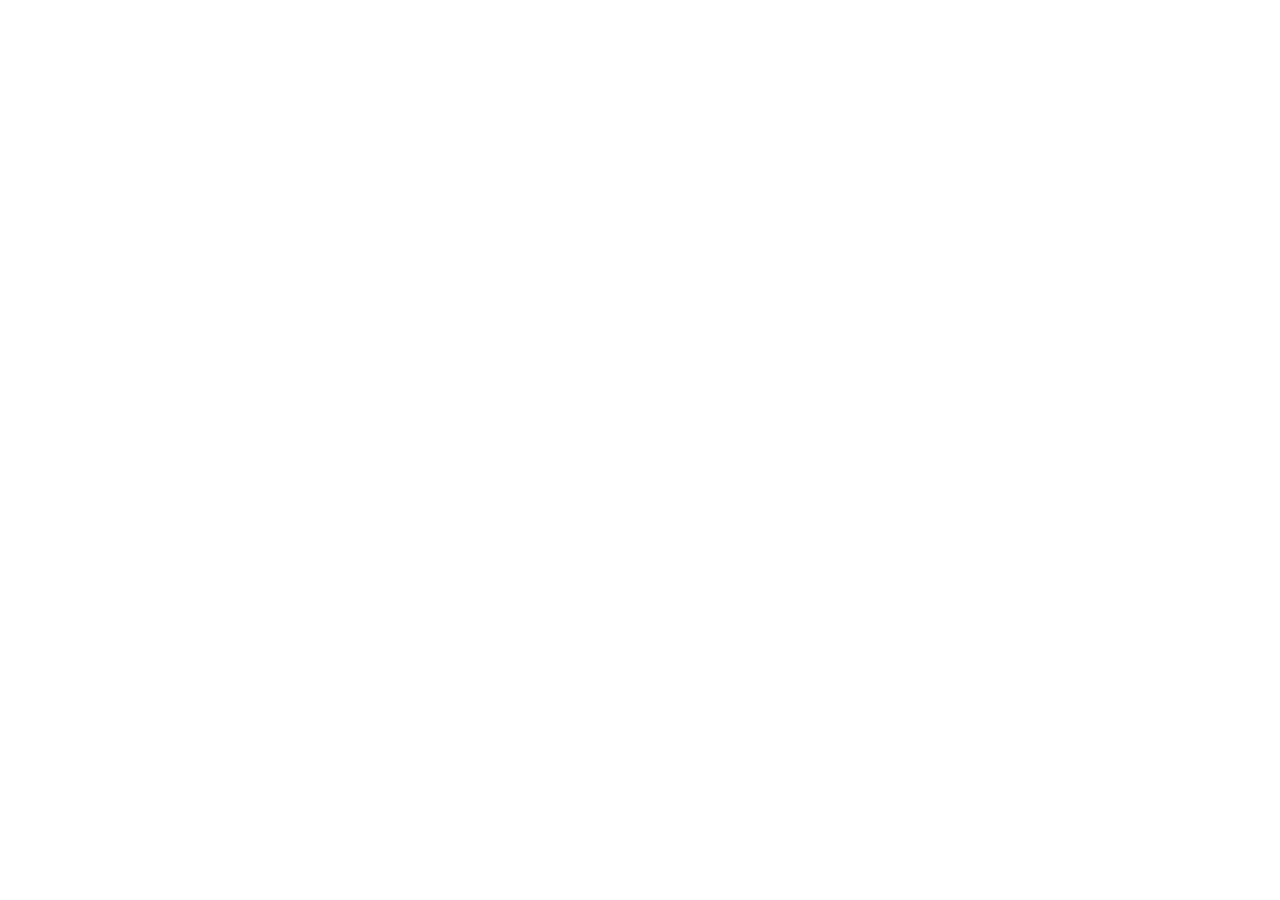
==== commit 2d71cc68: "psu" ====
--- a/index.html
+++ b/index.html
@@ -1,1547 +1,24 @@
-<!DOCTYPE html>
-<html lang="es">
-<head>
-<meta charset="UTF-8">
-<meta name="viewport" content="width=device-width, initial-scale=1.0">
-<title>Semillas de Esperanza — ONG Perú</title>
-<link href="https://fonts.googleapis.com/css2?family=Playfair+Display:ital,wght@0,400;0,700;0,900;1,400&family=Lato:wght@300;400;700&family=Abril+Fatface&display=swap" rel="stylesheet">
-<style>
-  :root {
-    --verde-oscuro: #1a3a1f;
-    --verde-medio: #2d6a35;
-    --verde-claro: #4a9e56;
-    --tierra: #8b5e3c;
-    --tierra-claro: #c4874e;
-    --crema: #fdf6ec;
-    --oro: #d4a843;
-    --oro-claro: #f0c96b;
-    --blanco: #ffffff;
-    --gris-suave: #f5f0e8;
-    --texto-oscuro: #1c1c1c;
-    --texto-medio: #4a4a4a;
-  }
-
-  * { margin: 0; padding: 0; box-sizing: border-box; }
-
-  html { scroll-behavior: smooth; }
-
-  body {
-    font-family: 'Lato', sans-serif;
-    color: var(--texto-oscuro);
-    background: var(--crema);
-    overflow-x: hidden;
-  }
-
-  /* ── NAV ── */
-  nav {
-    position: fixed; top: 0; width: 100%; z-index: 1000;
-    background: rgba(26,58,31,0.96);
-    backdrop-filter: blur(10px);
-    display: flex; align-items: center; justify-content: space-between;
-    padding: 0 5%; height: 68px;
-    border-bottom: 2px solid var(--oro);
-  }
-  .nav-logo {
-    display: flex; align-items: center; gap: 12px;
-  }
-  .nav-logo .seed-icon {
-    width: 38px; height: 38px;
-    background: linear-gradient(135deg, var(--oro), var(--tierra-claro));
-    border-radius: 50% 50% 50% 10%;
-    display: flex; align-items: center; justify-content: center;
-    font-size: 18px;
-  }
-  .nav-logo span {
-    font-family: 'Playfair Display', serif;
-    color: var(--oro-claro);
-    font-size: 1.1rem;
-    font-weight: 700;
-    letter-spacing: 0.5px;
-  }
-  .nav-links {
-    display: flex; gap: 28px; list-style: none;
-  }
-  .nav-links a {
-    color: rgba(255,255,255,0.85);
-    text-decoration: none;
-    font-size: 0.85rem;
-    font-weight: 400;
-    letter-spacing: 1.5px;
-    text-transform: uppercase;
-    transition: color 0.3s;
-  }
-  .nav-links a:hover { color: var(--oro-claro); }
-  .nav-cta {
-    background: linear-gradient(135deg, var(--oro), var(--tierra-claro));
-    color: var(--verde-oscuro) !important;
-    padding: 8px 22px;
-    border-radius: 2px;
-    font-weight: 700 !important;
-  }
-
-  /* ── HERO ── */
-  #hero {
-    min-height: 100vh;
-    background:
-      linear-gradient(to bottom, rgba(10,30,12,0.75) 0%, rgba(10,30,12,0.4) 50%, rgba(10,30,12,0.8) 100%),
-      url('https://images.unsplash.com/photo-1497486751825-1233686d5d80?w=1800&q=80') center/cover no-repeat;
-    display: flex; flex-direction: column; justify-content: center; align-items: center;
-    text-align: center;
-    padding: 100px 5% 60px;
-    position: relative;
-    overflow: hidden;
-  }
-  #hero::before {
-    content: '';
-    position: absolute; inset: 0;
-    background: radial-gradient(ellipse at 30% 60%, rgba(74,158,86,0.15) 0%, transparent 60%),
-                radial-gradient(ellipse at 70% 30%, rgba(212,168,67,0.1) 0%, transparent 50%);
-  }
-  .hero-badge {
-    display: inline-block;
-    background: rgba(212,168,67,0.2);
-    border: 1px solid var(--oro);
-    color: var(--oro-claro);
-    padding: 6px 20px;
-    border-radius: 20px;
-    font-size: 0.78rem;
-    letter-spacing: 2.5px;
-    text-transform: uppercase;
-    margin-bottom: 24px;
-    animation: fadeInDown 1s ease both;
-  }
-  #hero h1 {
-    font-family: 'Playfair Display', serif;
-    font-size: clamp(3rem, 8vw, 6rem);
-    color: var(--blanco);
-    line-height: 1.05;
-    font-weight: 900;
-    margin-bottom: 20px;
-    animation: fadeInUp 1s ease 0.2s both;
-  }
-  #hero h1 em {
-    color: var(--oro-claro);
-    font-style: italic;
-  }
-  #hero p {
-    max-width: 600px;
-    color: rgba(255,255,255,0.88);
-    font-size: 1.15rem;
-    line-height: 1.7;
-    margin-bottom: 40px;
-    font-weight: 300;
-    animation: fadeInUp 1s ease 0.4s both;
-  }
-  .hero-btns {
-    display: flex; gap: 16px; flex-wrap: wrap; justify-content: center;
-    animation: fadeInUp 1s ease 0.6s both;
-  }
-  .btn-primary {
-    background: linear-gradient(135deg, var(--oro), var(--tierra-claro));
-    color: var(--verde-oscuro);
-    padding: 16px 38px;
-    border: none; cursor: pointer;
-    font-family: 'Lato', sans-serif;
-    font-size: 0.9rem;
-    font-weight: 700;
-    letter-spacing: 1.5px;
-    text-transform: uppercase;
-    text-decoration: none;
-    border-radius: 2px;
-    transition: transform 0.3s, box-shadow 0.3s;
-    box-shadow: 0 4px 20px rgba(212,168,67,0.4);
-  }
-  .btn-primary:hover { transform: translateY(-2px); box-shadow: 0 8px 30px rgba(212,168,67,0.5); }
-  .btn-outline {
-    background: transparent;
-    color: var(--blanco);
-    padding: 15px 38px;
-    border: 1.5px solid rgba(255,255,255,0.5);
-    cursor: pointer;
-    font-family: 'Lato', sans-serif;
-    font-size: 0.9rem;
-    font-weight: 400;
-    letter-spacing: 1.5px;
-    text-transform: uppercase;
-    text-decoration: none;
-    border-radius: 2px;
-    transition: border-color 0.3s, background 0.3s;
-  }
-  .btn-outline:hover { border-color: var(--oro); background: rgba(212,168,67,0.1); }
-  .hero-scroll {
-    position: absolute; bottom: 30px; left: 50%; transform: translateX(-50%);
-    animation: bounce 2s infinite;
-    color: rgba(255,255,255,0.5);
-    font-size: 0.7rem;
-    letter-spacing: 2px;
-    text-transform: uppercase;
-    display: flex; flex-direction: column; align-items: center; gap: 8px;
-  }
-  .hero-scroll::after {
-    content: '↓';
-    font-size: 1.2rem;
-  }
-
-  /* ── IMPACTO RÁPIDO ── */
-  #impacto-rapido {
-    background: var(--verde-oscuro);
-    padding: 50px 5%;
-    display: grid;
-    grid-template-columns: repeat(auto-fit, minmax(200px, 1fr));
-    gap: 2px;
-    border-top: 3px solid var(--oro);
-  }
-  .stat-item {
-    text-align: center;
-    padding: 30px 20px;
-    border-right: 1px solid rgba(255,255,255,0.08);
-  }
-  .stat-item:last-child { border-right: none; }
-  .stat-num {
-    font-family: 'Abril Fatface', serif;
-    font-size: 3rem;
-    color: var(--oro-claro);
-    line-height: 1;
-    margin-bottom: 6px;
-  }
-  .stat-label {
-    color: rgba(255,255,255,0.7);
-    font-size: 0.82rem;
-    letter-spacing: 1.5px;
-    text-transform: uppercase;
-  }
-
-  /* ── SECCIÓN HISTORIA ── */
-  #historia {
-    padding: 100px 5%;
-    max-width: 1200px;
-    margin: 0 auto;
-    display: grid;
-    grid-template-columns: 1fr 1fr;
-    gap: 80px;
-    align-items: center;
-  }
-  .historia-img {
-    position: relative;
-  }
-  .historia-img img {
-    width: 100%;
-    height: 480px;
-    object-fit: cover;
-    border-radius: 4px;
-    filter: sepia(15%) contrast(1.05);
-  }
-  .historia-img::after {
-    content: '';
-    position: absolute;
-    bottom: -20px; right: -20px;
-    width: 60%;
-    height: 60%;
-    border: 3px solid var(--oro);
-    border-radius: 4px;
-    z-index: -1;
-  }
-  .historia-tag {
-    display: inline-block;
-    color: var(--verde-medio);
-    font-size: 0.75rem;
-    letter-spacing: 3px;
-    text-transform: uppercase;
-    font-weight: 700;
-    margin-bottom: 16px;
-    border-left: 3px solid var(--verde-claro);
-    padding-left: 12px;
-  }
-  .historia-text h2 {
-    font-family: 'Playfair Display', serif;
-    font-size: clamp(2rem, 4vw, 2.8rem);
-    color: var(--verde-oscuro);
-    line-height: 1.2;
-    margin-bottom: 24px;
-  }
-  .historia-text p {
-    color: var(--texto-medio);
-    line-height: 1.8;
-    margin-bottom: 20px;
-    font-size: 1rem;
-  }
-  .historia-text .highlight-box {
-    background: linear-gradient(135deg, rgba(26,58,31,0.06), rgba(74,158,86,0.06));
-    border-left: 4px solid var(--verde-claro);
-    padding: 20px 24px;
-    border-radius: 0 4px 4px 0;
-    margin: 24px 0;
-    font-style: italic;
-    color: var(--verde-oscuro);
-    font-size: 1.05rem;
-    line-height: 1.6;
-  }
-
-  /* ── QUIÉNES AYUDAMOS ── */
-  #quienes {
-    background: var(--gris-suave);
-    padding: 100px 5%;
-  }
-  .section-header {
-    text-align: center;
-    margin-bottom: 60px;
-  }
-  .section-tag {
-    display: inline-block;
-    color: var(--verde-medio);
-    font-size: 0.75rem;
-    letter-spacing: 3px;
-    text-transform: uppercase;
-    font-weight: 700;
-    margin-bottom: 16px;
-  }
-  .section-header h2 {
-    font-family: 'Playfair Display', serif;
-    font-size: clamp(2rem, 4vw, 3rem);
-    color: var(--verde-oscuro);
-    line-height: 1.2;
-    max-width: 700px;
-    margin: 0 auto 20px;
-  }
-  .section-header p {
-    color: var(--texto-medio);
-    max-width: 600px;
-    margin: 0 auto;
-    line-height: 1.7;
-    font-size: 1rem;
-  }
-  .beneficiarios-grid {
-    display: grid;
-    grid-template-columns: repeat(auto-fit, minmax(280px, 1fr));
-    gap: 24px;
-    max-width: 1200px;
-    margin: 0 auto;
-  }
-  .bene-card {
-    background: var(--blanco);
-    border-radius: 6px;
-    overflow: hidden;
-    box-shadow: 0 2px 20px rgba(0,0,0,0.06);
-    transition: transform 0.3s, box-shadow 0.3s;
-  }
-  .bene-card:hover { transform: translateY(-6px); box-shadow: 0 12px 40px rgba(0,0,0,0.12); }
-  .bene-card-img {
-    height: 200px;
-    background-size: cover;
-    background-position: center;
-    position: relative;
-  }
-  .bene-card-img::after {
-    content: '';
-    position: absolute; inset: 0;
-    background: linear-gradient(to top, rgba(26,58,31,0.8) 0%, transparent 50%);
-  }
-  .bene-emoji {
-    position: absolute;
-    top: 16px; left: 16px;
-    width: 42px; height: 42px;
-    background: var(--oro);
-    border-radius: 50%;
-    display: flex; align-items: center; justify-content: center;
-    font-size: 1.3rem;
-    z-index: 2;
-    box-shadow: 0 2px 10px rgba(0,0,0,0.2);
-  }
-  .bene-card-body {
-    padding: 24px;
-  }
-  .bene-card-body h3 {
-    font-family: 'Playfair Display', serif;
-    font-size: 1.25rem;
-    color: var(--verde-oscuro);
-    margin-bottom: 10px;
-  }
-  .bene-card-body p {
-    color: var(--texto-medio);
-    font-size: 0.9rem;
-    line-height: 1.65;
-  }
-  .bene-tag {
-    display: inline-block;
-    background: rgba(74,158,86,0.12);
-    color: var(--verde-medio);
-    padding: 4px 12px;
-    border-radius: 20px;
-    font-size: 0.72rem;
-    letter-spacing: 1px;
-    text-transform: uppercase;
-    font-weight: 700;
-    margin-top: 14px;
-  }
-
-  /* ── HISTORIA REAL ── */
-  #historia-real {
-    padding: 100px 5%;
-    background: var(--verde-oscuro);
-    position: relative;
-    overflow: hidden;
-  }
-  #historia-real::before {
-    content: '"';
-    position: absolute;
-    top: -40px; left: 3%;
-    font-family: 'Playfair Display', serif;
-    font-size: 25rem;
-    color: rgba(255,255,255,0.03);
-    line-height: 1;
-  }
-  .testimonios-grid {
-    display: grid;
-    grid-template-columns: repeat(auto-fit, minmax(320px, 1fr));
-    gap: 32px;
-    max-width: 1200px;
-    margin: 0 auto;
-  }
-  .testimonio {
-    background: rgba(255,255,255,0.05);
-    border: 1px solid rgba(255,255,255,0.1);
-    border-top: 3px solid var(--oro);
-    padding: 36px;
-    border-radius: 4px;
-    transition: background 0.3s;
-  }
-  .testimonio:hover { background: rgba(255,255,255,0.08); }
-  .testimonio-text {
-    color: rgba(255,255,255,0.85);
-    font-size: 1rem;
-    line-height: 1.8;
-    font-style: italic;
-    margin-bottom: 24px;
-  }
-  .testimonio-autor {
-    display: flex; align-items: center; gap: 14px;
-  }
-  .autor-avatar {
-    width: 48px; height: 48px;
-    background: linear-gradient(135deg, var(--verde-claro), var(--oro));
-    border-radius: 50%;
-    display: flex; align-items: center; justify-content: center;
-    font-size: 1.3rem;
-    flex-shrink: 0;
-  }
-  .autor-info strong {
-    display: block;
-    color: var(--oro-claro);
-    font-size: 0.9rem;
-    font-weight: 700;
-  }
-  .autor-info span {
-    color: rgba(255,255,255,0.5);
-    font-size: 0.8rem;
-  }
-
-  /* ── PROYECTOS ── */
-  #proyectos {
-    padding: 100px 5%;
-    max-width: 1200px;
-    margin: 0 auto;
-  }
-  .proyectos-grid {
-    display: grid;
-    grid-template-columns: repeat(auto-fit, minmax(340px, 1fr));
-    gap: 32px;
-  }
-  .proyecto-card {
-    border: 1px solid rgba(0,0,0,0.08);
-    border-radius: 6px;
-    overflow: hidden;
-    background: var(--blanco);
-    transition: transform 0.3s, box-shadow 0.3s;
-    position: relative;
-  }
-  .proyecto-card:hover { transform: translateY(-4px); box-shadow: 0 16px 50px rgba(0,0,0,0.1); }
-  .proyecto-card-header {
-    padding: 28px 28px 20px;
-    border-bottom: 1px solid rgba(0,0,0,0.06);
-    display: flex; align-items: flex-start; gap: 16px;
-  }
-  .proyecto-icon {
-    width: 52px; height: 52px;
-    background: linear-gradient(135deg, var(--verde-claro), var(--verde-oscuro));
-    border-radius: 12px;
-    display: flex; align-items: center; justify-content: center;
-    font-size: 1.5rem;
-    flex-shrink: 0;
-  }
-  .proyecto-info h3 {
-    font-family: 'Playfair Display', serif;
-    font-size: 1.2rem;
-    color: var(--verde-oscuro);
-    margin-bottom: 4px;
-  }
-  .proyecto-info .proyecto-meta {
-    color: var(--tierra-claro);
-    font-size: 0.8rem;
-    font-weight: 700;
-    letter-spacing: 1px;
-    text-transform: uppercase;
-  }
-  .proyecto-card-body {
-    padding: 22px 28px;
-  }
-  .proyecto-card-body p {
-    color: var(--texto-medio);
-    font-size: 0.9rem;
-    line-height: 1.7;
-    margin-bottom: 18px;
-  }
-  .proyecto-progress {
-    height: 4px;
-    background: rgba(0,0,0,0.08);
-    border-radius: 2px;
-    overflow: hidden;
-    margin-bottom: 8px;
-  }
-  .proyecto-progress-bar {
-    height: 100%;
-    background: linear-gradient(90deg, var(--verde-claro), var(--oro));
-    border-radius: 2px;
-    transition: width 1.5s ease;
-  }
-  .proyecto-progress-label {
-    display: flex; justify-content: space-between;
-    font-size: 0.78rem;
-    color: var(--texto-medio);
-  }
-  .proyecto-meta-footer {
-    display: flex; gap: 8px; flex-wrap: wrap; margin-top: 14px;
-  }
-  .meta-chip {
-    background: rgba(74,158,86,0.1);
-    color: var(--verde-medio);
-    padding: 4px 10px;
-    border-radius: 20px;
-    font-size: 0.72rem;
-    font-weight: 700;
-  }
-
-  /* ── DONACIONES ── */
-  #donaciones {
-    background: linear-gradient(135deg, var(--verde-oscuro) 0%, #0d2410 100%);
-    padding: 100px 5%;
-    text-align: center;
-    position: relative;
-    overflow: hidden;
-  }
-  #donaciones::after {
-    content: '🌱';
-    position: absolute;
-    font-size: 20rem;
-    opacity: 0.03;
-    bottom: -40px; right: -40px;
-    line-height: 1;
-  }
-  #donaciones .section-header h2 { color: var(--blanco); }
-  #donaciones .section-header p { color: rgba(255,255,255,0.7); }
-  .donacion-tabs {
-    display: flex; justify-content: center; gap: 8px;
-    margin: 40px 0 32px;
-    flex-wrap: wrap;
-  }
-  .donacion-tab {
-    padding: 10px 28px;
-    border: 1.5px solid rgba(255,255,255,0.2);
-    background: transparent;
-    color: rgba(255,255,255,0.7);
-    border-radius: 2px;
-    cursor: pointer;
-    font-family: 'Lato', sans-serif;
-    font-size: 0.85rem;
-    letter-spacing: 1px;
-    text-transform: uppercase;
-    transition: all 0.3s;
-  }
-  .donacion-tab.active, .donacion-tab:hover {
-    background: var(--oro);
-    border-color: var(--oro);
-    color: var(--verde-oscuro);
-    font-weight: 700;
-  }
-  .montos-grid {
-    display: grid;
-    grid-template-columns: repeat(auto-fit, minmax(200px, 1fr));
-    gap: 20px;
-    max-width: 900px;
-    margin: 0 auto 40px;
-  }
-  .monto-card {
-    background: rgba(255,255,255,0.05);
-    border: 1.5px solid rgba(255,255,255,0.12);
-    border-radius: 6px;
-    padding: 28px 20px;
-    cursor: pointer;
-    transition: all 0.3s;
-    text-align: left;
-  }
-  .monto-card:hover, .monto-card.destacado {
-    background: rgba(212,168,67,0.15);
-    border-color: var(--oro);
-  }
-  .monto-card.destacado {
-    position: relative;
-  }
-  .monto-card.destacado::before {
-    content: 'MÁS ELEGIDO';
-    position: absolute;
-    top: -12px; left: 50%; transform: translateX(-50%);
-    background: var(--oro);
-    color: var(--verde-oscuro);
-    padding: 3px 14px;
-    font-size: 0.65rem;
-    font-weight: 700;
-    letter-spacing: 1.5px;
-    border-radius: 20px;
-    white-space: nowrap;
-  }
-  .monto-valor {
-    font-family: 'Abril Fatface', serif;
-    font-size: 2.2rem;
-    color: var(--oro-claro);
-    margin-bottom: 6px;
-  }
-  .monto-desc {
-    color: rgba(255,255,255,0.65);
-    font-size: 0.82rem;
-    line-height: 1.5;
-  }
-  .monto-impacto {
-    color: var(--verde-claro);
-    font-size: 0.78rem;
-    font-weight: 700;
-    margin-top: 10px;
-    letter-spacing: 0.5px;
-  }
-  .donacion-empresa {
-    max-width: 700px;
-    margin: 0 auto;
-    background: rgba(255,255,255,0.05);
-    border: 1px solid rgba(255,255,255,0.1);
-    border-left: 4px solid var(--oro);
-    padding: 32px 36px;
-    border-radius: 4px;
-    text-align: left;
-    margin-bottom: 40px;
-  }
-  .donacion-empresa h3 {
-    font-family: 'Playfair Display', serif;
-    color: var(--oro-claro);
-    font-size: 1.4rem;
-    margin-bottom: 12px;
-  }
-  .donacion-empresa p {
-    color: rgba(255,255,255,0.75);
-    line-height: 1.7;
-    font-size: 0.95rem;
-    margin-bottom: 16px;
-  }
-  .empresa-beneficios {
-    display: flex; flex-wrap: wrap; gap: 10px; margin-top: 16px;
-  }
-  .eb-chip {
-    background: rgba(212,168,67,0.15);
-    border: 1px solid rgba(212,168,67,0.3);
-    color: var(--oro-claro);
-    padding: 6px 14px;
-    border-radius: 20px;
-    font-size: 0.78rem;
-    font-weight: 700;
-  }
-
-  /* ── TRANSPARENCIA ── */
-  #transparencia {
-    padding: 100px 5%;
-    background: var(--gris-suave);
-  }
-  .transp-grid {
-    display: grid;
-    grid-template-columns: 1fr 1fr;
-    gap: 60px;
-    max-width: 1100px;
-    margin: 0 auto;
-    align-items: center;
-  }
-  .transp-visual {
-    background: var(--blanco);
-    border-radius: 8px;
-    padding: 36px;
-    box-shadow: 0 4px 30px rgba(0,0,0,0.06);
-  }
-  .transp-visual h3 {
-    font-family: 'Playfair Display', serif;
-    color: var(--verde-oscuro);
-    margin-bottom: 28px;
-    font-size: 1.2rem;
-  }
-  .pie-bar {
-    display: flex; gap: 6px; height: 20px;
-    border-radius: 10px; overflow: hidden;
-    margin-bottom: 20px;
-  }
-  .pie-seg {
-    height: 100%;
-    transition: flex 1s ease;
-  }
-  .pie-legend {
-    display: flex; flex-direction: column; gap: 12px;
-  }
-  .legend-item {
-    display: flex; align-items: center; gap: 10px;
-  }
-  .legend-dot {
-    width: 12px; height: 12px; border-radius: 3px; flex-shrink: 0;
-  }
-  .legend-label { font-size: 0.85rem; color: var(--texto-medio); flex: 1; }
-  .legend-pct {
-    font-weight: 700;
-    color: var(--verde-oscuro);
-    font-size: 0.9rem;
-  }
-  .transp-text h2 {
-    font-family: 'Playfair Display', serif;
-    font-size: clamp(1.8rem, 3vw, 2.5rem);
-    color: var(--verde-oscuro);
-    margin-bottom: 20px;
-  }
-  .transp-text p {
-    color: var(--texto-medio);
-    line-height: 1.8;
-    margin-bottom: 16px;
-  }
-  .transp-certs {
-    display: flex; flex-wrap: wrap; gap: 10px; margin-top: 24px;
-  }
-  .cert-badge {
-    display: flex; align-items: center; gap: 8px;
-    background: var(--blanco);
-    border: 1px solid rgba(0,0,0,0.1);
-    padding: 8px 16px;
-    border-radius: 4px;
-    font-size: 0.8rem;
-    font-weight: 700;
-    color: var(--verde-oscuro);
-    box-shadow: 0 2px 8px rgba(0,0,0,0.06);
-  }
-
-  /* ── ALIADOS ── */
-  #aliados {
-    padding: 80px 5%;
-    text-align: center;
-    border-top: 1px solid rgba(0,0,0,0.06);
-  }
-  .aliados-label {
-    color: var(--texto-medio);
-    font-size: 0.78rem;
-    letter-spacing: 2.5px;
-    text-transform: uppercase;
-    margin-bottom: 36px;
-  }
-  .aliados-logos {
-    display: flex; flex-wrap: wrap;
-    justify-content: center; align-items: center;
-    gap: 40px;
-    max-width: 900px;
-    margin: 0 auto;
-    opacity: 0.6;
-    filter: grayscale(100%);
-  }
-  .aliado-logo {
-    font-family: 'Playfair Display', serif;
-    font-size: 1.1rem;
-    font-weight: 700;
-    color: var(--texto-oscuro);
-    letter-spacing: 1px;
-    padding: 10px 20px;
-    border: 1.5px solid rgba(0,0,0,0.15);
-    border-radius: 2px;
-  }
-
-  /* ── CONTACTO ── */
-  #contacto {
-    background: var(--verde-oscuro);
-    padding: 80px 5%;
-    display: grid;
-    grid-template-columns: 1fr 1fr;
-    gap: 60px;
-    max-width: 1100px;
-    margin: 0 auto;
-  }
-  .contacto-info h2 {
-    font-family: 'Playfair Display', serif;
-    font-size: 2rem;
-    color: var(--blanco);
-    margin-bottom: 16px;
-  }
-  .contacto-info p {
-    color: rgba(255,255,255,0.7);
-    line-height: 1.7;
-    margin-bottom: 28px;
-  }
-  .contacto-items { display: flex; flex-direction: column; gap: 16px; }
-  .c-item { display: flex; align-items: center; gap: 14px; }
-  .c-icon {
-    width: 40px; height: 40px;
-    background: rgba(212,168,67,0.15);
-    border-radius: 50%;
-    display: flex; align-items: center; justify-content: center;
-    font-size: 1rem;
-    flex-shrink: 0;
-  }
-  .c-item span { color: rgba(255,255,255,0.7); font-size: 0.9rem; }
-  .contacto-form {
-    display: flex; flex-direction: column; gap: 16px;
-  }
-  .form-group { display: flex; flex-direction: column; gap: 6px; }
-  .form-group label {
-    color: rgba(255,255,255,0.6);
-    font-size: 0.75rem;
-    letter-spacing: 1.5px;
-    text-transform: uppercase;
-  }
-  .form-group input, .form-group select, .form-group textarea {
-    background: rgba(255,255,255,0.07);
-    border: 1px solid rgba(255,255,255,0.15);
-    color: var(--blanco);
-    padding: 12px 16px;
-    border-radius: 3px;
-    font-family: 'Lato', sans-serif;
-    font-size: 0.95rem;
-    transition: border-color 0.3s;
-    outline: none;
-  }
-  .form-group input:focus, .form-group select:focus, .form-group textarea:focus {
-    border-color: var(--oro);
-  }
-  .form-group select option { background: var(--verde-oscuro); }
-  .form-group textarea { resize: vertical; min-height: 100px; }
-
-  /* ── FOOTER ── */
-  footer {
-    background: #0d1f10;
-    border-top: 2px solid var(--oro);
-    padding: 50px 5% 30px;
-    text-align: center;
-  }
-  .footer-logo {
-    font-family: 'Playfair Display', serif;
-    font-size: 1.5rem;
-    color: var(--oro-claro);
-    margin-bottom: 12px;
-  }
-  .footer-desc {
-    color: rgba(255,255,255,0.4);
-    font-size: 0.85rem;
-    max-width: 500px;
-    margin: 0 auto 28px;
-    line-height: 1.6;
-  }
-  .footer-links {
-    display: flex; justify-content: center; gap: 24px;
-    flex-wrap: wrap;
-    list-style: none;
-    margin-bottom: 28px;
-  }
-  .footer-links a {
-    color: rgba(255,255,255,0.45);
-    text-decoration: none;
-    font-size: 0.82rem;
-    letter-spacing: 1px;
-    text-transform: uppercase;
-    transition: color 0.3s;
-  }
-  .footer-links a:hover { color: var(--oro-claro); }
-  .footer-social {
-    display: flex; justify-content: center; gap: 14px; margin-bottom: 28px;
-  }
-  .social-btn {
-    width: 40px; height: 40px;
-    border: 1px solid rgba(255,255,255,0.15);
-    border-radius: 50%;
-    display: flex; align-items: center; justify-content: center;
-    color: rgba(255,255,255,0.5);
-    text-decoration: none;
-    font-size: 0.9rem;
-    transition: all 0.3s;
-  }
-  .social-btn:hover {
-    border-color: var(--oro);
-    color: var(--oro-claro);
-    background: rgba(212,168,67,0.1);
-  }
-  .footer-copy {
-    color: rgba(255,255,255,0.25);
-    font-size: 0.78rem;
-    border-top: 1px solid rgba(255,255,255,0.06);
-    padding-top: 24px;
-  }
-
-  /* ── BANNER URGENCIA ── */
-  .urgencia-banner {
-    background: linear-gradient(135deg, var(--tierra), var(--tierra-claro));
-    text-align: center;
-    padding: 14px 5%;
-    position: relative;
-    z-index: 999;
-    margin-top: 68px;
-  }
-  .urgencia-banner p {
-    color: var(--blanco);
-    font-size: 0.88rem;
-    font-weight: 700;
-    letter-spacing: 0.5px;
-  }
-  .urgencia-banner a {
-    color: var(--blanco);
-    text-decoration: underline;
-    margin-left: 10px;
-  }
-
-  /* ── ANIMACIONES ── */
-  @keyframes fadeInDown {
-    from { opacity: 0; transform: translateY(-20px); }
-    to { opacity: 1; transform: translateY(0); }
-  }
-  @keyframes fadeInUp {
-    from { opacity: 0; transform: translateY(30px); }
-    to { opacity: 1; transform: translateY(0); }
-  }
-  @keyframes bounce {
-    0%,100% { transform: translateX(-50%) translateY(0); }
-    50% { transform: translateX(-50%) translateY(-8px); }
-  }
-
-  /* ── RESPONSIVE ── */
-  @media (max-width: 768px) {
-    .nav-links { display: none; }
-    #historia { grid-template-columns: 1fr; gap: 40px; }
-    .historia-img::after { display: none; }
-    .transp-grid { grid-template-columns: 1fr; }
-    #contacto { grid-template-columns: 1fr; }
-    .montos-grid { grid-template-columns: repeat(2, 1fr); }
-    #impacto-rapido { grid-template-columns: repeat(2, 1fr); }
-    .stat-item:nth-child(2) { border-right: none; }
-    .stat-item:nth-child(3) { border-right: 1px solid rgba(255,255,255,0.08); }
-  }
-
-  /* FLOATING DON BUTTON */
-  .float-don {
-    position: fixed;
-    bottom: 28px; right: 28px;
-    background: linear-gradient(135deg, var(--oro), var(--tierra-claro));
-    color: var(--verde-oscuro);
-    padding: 14px 26px;
-    border-radius: 40px;
-    font-family: 'Lato', sans-serif;
-    font-weight: 700;
-    font-size: 0.9rem;
-    letter-spacing: 1px;
-    text-decoration: none;
-    box-shadow: 0 8px 30px rgba(212,168,67,0.5);
-    z-index: 999;
-    transition: transform 0.3s, box-shadow 0.3s;
-    animation: fadeInUp 1s ease 1s both;
-  }
-  .float-don:hover {
-    transform: translateY(-3px) scale(1.03);
-    box-shadow: 0 12px 40px rgba(212,168,67,0.6);
-  }
-
-  /* Wrap outer para impacto / aliados / contacto */
-  .section-full { background: var(--verde-oscuro); }
-</style>
-</head>
-<body>
-
-<!-- NAV -->
-<nav>
-  <div class="nav-logo">
-    <div class="seed-icon">🌱</div>
-    <span>Semillas de Esperanza</span>
-  </div>
-  <ul class="nav-links">
-    <li><a href="#quienes">Quiénes Ayudamos</a></li>
-    <li><a href="#proyectos">Proyectos</a></li>
-    <li><a href="#transparencia">Transparencia</a></li>
-    <li><a href="#donaciones" class="nav-cta">Donar Ahora</a></li>
-  </ul>
-</nav>
-
-<!-- BANNER URGENCIA -->
-<div class="urgencia-banner">
-  <p>🚨 Campaña activa: 200 familias cafetaleras necesitan maquinaria urgente este año. <a href="#donaciones">Únete ahora →</a></p>
-</div>
-
-<!-- HERO -->
-<section id="hero">
-  <div class="hero-badge">🇵🇪 ONG · Perú · Desde el corazón de los Andes</div>
-  <h1>Sembramos<br><em>Dignidad</em><br>y Futuro</h1>
-  <p>Transformamos vidas en las comunidades más olvidadas del Perú. Caficultores, cacaoteros, artesanos indígenas, mujeres resilientes y niños que merecen oportunidades.</p>
-  <div class="hero-btns">
-    <a href="#donaciones" class="btn-primary">💛 Quiero Donar</a>
-    <a href="#proyectos" class="btn-outline">Ver Proyectos</a>
-  </div>
-  <div class="hero-scroll">Descubre</div>
-</section>
-
-<!-- STATS -->
-<section id="impacto-rapido">
-  <div class="stat-item">
-    <div class="stat-num">850+</div>
-    <div class="stat-label">Familias Beneficiadas</div>
-  </div>
-  <div class="stat-item">
-    <div class="stat-num">12</div>
-    <div class="stat-label">Regiones del Perú</div>
-  </div>
-  <div class="stat-item">
-    <div class="stat-num">95%</div>
-    <div class="stat-label">Donaciones al Impacto</div>
-  </div>
-  <div class="stat-item">
-    <div class="stat-num">320</div>
-    <div class="stat-label">Niños en Programa Educativo</div>
-  </div>
-  <div class="stat-item">
-    <div class="stat-num">6</div>
-    <div class="stat-label">Proyectos Activos</div>
-  </div>
-</section>
-
-<!-- HISTORIA -->
-<section style="background:var(--crema); padding: 80px 0;">
-  <div id="historia">
-    <div class="historia-img">
-      <img src="https://images.unsplash.com/photo-1464226184884-fa280b87c399?w=700&q=80" alt="Caficultor peruano en sus campos" />
-    </div>
-    <div class="historia-text">
-      <span class="historia-tag">Nuestra Historia</span>
-      <h2>Nació del silencio que nadie quiso escuchar</h2>
-      <p>En los rincones más remotos del Perú — en selvas, punas y valles olvidados — viven miles de familias que el Estado nunca alcanzó. Caficultores que trabajan 12 horas bajo el sol para vender su cosecha a precios injustos. Mujeres indígenas cuyos tejidos valen fortunas en Europa pero apenas cubren el arroz del día. Niños que caminan horas para llegar a una escuela sin materiales.</p>
-      <p>Y entre ellos, personas que lo perdieron todo por el terrorismo. Familias que cultivaron coca no por elección, sino por supervivencia, y que hoy quieren un futuro diferente.</p>
-      <div class="highlight-box">
-        "Nosotros no damos limosnas. Damos herramientas, conocimiento y dignidad. Porque lo que estas comunidades necesitan no es compasión — es oportunidad."
-      </div>
-      <p>Semillas de Esperanza nació para ser ese puente. Entre el campo y el mercado. Entre el olvido y la esperanza. Entre quienes tienen y quienes merecen tener.</p>
-    </div>
-  </div>
-</section>
-
-<!-- A QUIÉNES AYUDAMOS -->
-<section id="quienes">
-  <div class="section-header">
-    <div class="section-tag">Comunidades que Transformamos</div>
-    <h2>Cada vida detrás de este proyecto tiene un nombre</h2>
-    <p>No trabajamos con estadísticas. Trabajamos con personas. Estas son las comunidades a las que dedicamos cada sol donado.</p>
-  </div>
-  <div class="beneficiarios-grid">
-
-    <div class="bene-card">
-      <div class="bene-card-img" style="background-image:url('https://images.unsplash.com/photo-1447933601403-0c6688de566e?w=600&q=80')">
-        <div class="bene-emoji">☕</div>
-      </div>
-      <div class="bene-card-body">
-        <h3>Caficultores de Bajos Recursos</h3>
-        <p>Pequeños productores en valles como el VRAEM, San Martín y Cajamarca que cultivan café de calidad premium sin acceso a maquinaria, capacitación ni mercados justos.</p>
-        <span class="bene-tag">Asistencia Técnica · Maquinaria</span>
-      </div>
-    </div>
-
-    <div class="bene-card">
-      <div class="bene-card-img" style="background-image:url('https://images.unsplash.com/photo-1604328698692-f76ea9498e76?w=600&q=80')">
-        <div class="bene-emoji">🍫</div>
-      </div>
-      <div class="bene-card-body">
-        <h3>Productores de Cacao</h3>
-        <p>Familias que siembran cacao fino de aroma en la Amazonía peruana, con potencial de exportación pero sin las herramientas para alcanzarlo.</p>
-        <span class="bene-tag">Capacitación · Mercados</span>
-      </div>
-    </div>
-
-    <div class="bene-card">
-      <div class="bene-card-img" style="background-image:url('https://images.unsplash.com/photo-1601740568639-9b09db0e1e08?w=600&q=80')">
-        <div class="bene-emoji">🧶</div>
-      </div>
-      <div class="bene-card-body">
-        <h3>Comunidades Indígenas Artesanas</h3>
-        <p>Mujeres y hombres de comunidades amazónicas y andinas cuyos tejidos, cerámicas y artesanías representan un patrimonio cultural invaluable.</p>
-        <span class="bene-tag">Comercialización · Valor Justo</span>
-      </div>
-    </div>
-
-    <div class="bene-card">
-      <div class="bene-card-img" style="background-image:url('https://images.unsplash.com/photo-1509099836639-18ba1795216d?w=600&q=80')">
-        <div class="bene-emoji">💪</div>
-      </div>
-      <div class="bene-card-body">
-        <h3>Mujeres Sobrevivientes</h3>
-        <p>Mujeres que han superado situaciones de violencia y maltrato, y que hoy lideran proyectos productivos para sacar adelante a sus familias con dignidad.</p>
-        <span class="bene-tag">Empoderamiento · Salud · Economía</span>
-      </div>
-    </div>
-
-    <div class="bene-card">
-      <div class="bene-card-img" style="background-image:url('https://images.unsplash.com/photo-1578662996442-48f60103fc96?w=600&q=80')">
-        <div class="bene-emoji">🕊️</div>
-      </div>
-      <div class="bene-card-body">
-        <h3>Víctimas del Terrorismo</h3>
-        <p>Familias que perdieron todo durante los años más oscuros del conflicto armado en Perú, y que hoy reconstruyen sus vidas en zonas aún marginadas del Estado.</p>
-        <span class="bene-tag">Apoyo Integral · Reconstrucción</span>
-      </div>
-    </div>
-
-    <div class="bene-card">
-      <div class="bene-card-img" style="background-image:url('https://images.unsplash.com/photo-1516627145497-ae6968895b74?w=600&q=80')">
-        <div class="bene-emoji">🌿</div>
-      </div>
-      <div class="bene-card-body">
-        <h3>Ex-Cocaleros en Transición</h3>
-        <p>Agricultores que sembraban coca por necesidad y que hoy eligen el café y el cacao como su nueva vida. Les acompañamos en cada paso de ese valiente cambio.</p>
-        <span class="bene-tag">Reconversión · Nueva Economía</span>
-      </div>
-    </div>
-
-    <div class="bene-card">
-      <div class="bene-card-img" style="background-image:url('https://images.unsplash.com/photo-1503454537195-1dcabb73ffb9?w=600&q=80')">
-        <div class="bene-emoji">📚</div>
-      </div>
-      <div class="bene-card-body">
-        <h3>Niños y Jóvenes Rurales</h3>
-        <p>Los hijos de nuestras familias beneficiadas. Con acceso a educación, materiales escolares y becas, rompemos el ciclo de la pobreza para siempre.</p>
-        <span class="bene-tag">Becas · Materiales · Futuro</span>
-      </div>
-    </div>
-
-    <div class="bene-card">
-      <div class="bene-card-img" style="background-image:url('https://images.unsplash.com/photo-1576091160399-112ba8d25d1d?w=600&q=80')">
-        <div class="bene-emoji">🏥</div>
-      </div>
-      <div class="bene-card-body">
-        <h3>Comunidades sin Acceso a Salud</h3>
-        <p>Aldeas donde el médico más cercano está a 6 horas de camino. Brigadas médicas, medicina preventiva y telemedicina rurales que salvan vidas.</p>
-        <span class="bene-tag">Brigadas Médicas · Medicinas</span>
-      </div>
-    </div>
-
-  </div>
-</section>
-
-<!-- TESTIMONIOS -->
-<section id="historia-real" style="background:var(--verde-oscuro);">
-  <div style="max-width:1200px;margin:0 auto;">
-    <div class="section-header" style="padding: 0 0 60px;">
-      <div class="section-tag" style="color:var(--oro-claro)">Historias Reales</div>
-      <h2 style="color:var(--blanco)">Estas son las voces que movieron nuestro corazón</h2>
-      <p style="color:rgba(255,255,255,0.6)">Detrás de cada donación hay una historia que se transforma. Estas son algunas de ellas.</p>
-    </div>
-    <div class="testimonios-grid">
-
-      <div class="testimonio">
-        <p class="testimonio-text">"Durante 15 años sembré coca porque no había otra opción. Tenía miedo, deudas y vergüenza. Semillas de Esperanza me enseñó a cultivar café y me ayudó a vender mi primera cosecha a Europa. Hoy mi hija estudia en la universidad en Lima. Eso era imposible hace 3 años."</p>
-        <div class="testimonio-autor">
-          <div class="autor-avatar">👨‍🌾</div>
-          <div class="autor-info">
-            <strong>Don Aurelio, 48 años</strong>
-            <span>Valle del Monzón, Huánuco — Ex-cocalero</span>
-          </div>
-        </div>
-      </div>
-
-      <div class="testimonio">
-        <p class="testimonio-text">"El terrorismo nos quitó nuestra tierra, nuestra familia, nuestra dignidad. Llegamos a esta comunidad sin nada. La ONG nos dio capacitación, semillas de cacao y lo más importante: nos devolvió la esperanza de que podíamos reconstruir algo bueno."</p>
-        <div class="testimonio-autor">
-          <div class="autor-avatar">👩</div>
-          <div class="autor-info">
-            <strong>Doña Felicita, 55 años</strong>
-            <span>Ayacucho — Víctima del conflicto armado</span>
-          </div>
-        </div>
-      </div>
-
-      <div class="testimonio">
-        <p class="testimonio-text">"Tejía desde los 8 años, pero siempre vendía mis mantos a intermediarios que pagaban casi nada. Con el programa de comercialización de la ONG, ahora mis artesanías llegan a tiendas en Alemania y Francia. Gano cinco veces más y pago el colegio de mis tres hijos."</p>
-        <div class="testimonio-autor">
-          <div class="autor-avatar">🧶</div>
-          <div class="autor-info">
-            <strong>Sra. Nilda Quispe, 38 años</strong>
-            <span>Puno — Artesana indígena aimara</span>
-          </div>
-        </div>
-      </div>
-
-    </div>
-  </div>
-</section>
-
-<!-- PROYECTOS -->
-<section id="proyectos" style="padding: 100px 5%; background: var(--crema);">
-  <div class="section-header">
-    <div class="section-tag">Nuestros Proyectos</div>
-    <h2>Cada proyecto es una semilla. Tu donación es el agua.</h2>
-    <p>Proyectos concretos, medibles y transparentes. Sabes exactamente en qué se convierte tu generosidad.</p>
-  </div>
-  <div class="proyectos-grid" style="max-width:1200px;margin:0 auto;">
-
-    <div class="proyecto-card">
-      <div class="proyecto-card-header">
-        <div class="proyecto-icon">☕</div>
-        <div class="proyecto-info">
-          <div class="proyecto-meta">Proyecto Activo</div>
-          <h3>Café con Futuro</h3>
-        </div>
-      </div>
-      <div class="proyecto-card-body">
-        <p>Capacitación técnica, semillas certificadas y maquinaria de procesado para 150 familias cafetaleras que abandonaron la coca. Incluye acceso a mercados de café especial en Europa.</p>
-        <div class="proyecto-progress"><div class="proyecto-progress-bar" style="width:72%"></div></div>
-        <div class="proyecto-progress-label"><span>72% financiado</span><span>Meta: $45,000</span></div>
-        <div class="proyecto-meta-footer">
-          <span class="meta-chip">150 Familias</span>
-          <span class="meta-chip">Huánuco · VRAEM</span>
-          <span class="meta-chip">24 meses</span>
-        </div>
-      </div>
-    </div>
-
-    <div class="proyecto-card">
-      <div class="proyecto-card-header">
-        <div class="proyecto-icon">🎓</div>
-        <div class="proyecto-info">
-          <div class="proyecto-meta">Proyecto Activo</div>
-          <h3>Semillitas — Educación Rural</h3>
-        </div>
-      </div>
-      <div class="proyecto-card-body">
-        <p>Becas escolares, útiles, uniformes y apoyo pedagógico para 320 niños en zonas sin acceso a educación de calidad. Cada $30/mes mantiene a un niño en la escuela un año completo.</p>
-        <div class="proyecto-progress"><div class="proyecto-progress-bar" style="width:58%"></div></div>
-        <div class="proyecto-progress-label"><span>58% financiado</span><span>Meta: $32,000</span></div>
-        <div class="proyecto-meta-footer">
-          <span class="meta-chip">320 Niños</span>
-          <span class="meta-chip">6 regiones</span>
-          <span class="meta-chip">Anual</span>
-        </div>
-      </div>
-    </div>
-
-    <div class="proyecto-card">
-      <div class="proyecto-card-header">
-        <div class="proyecto-icon">🏥</div>
-        <div class="proyecto-info">
-          <div class="proyecto-meta">Nuevo Proyecto</div>
-          <h3>Salud en las Alturas</h3>
-        </div>
-      </div>
-      <div class="proyecto-card-body">
-        <p>Brigadas médicas trimestrales a 18 comunidades aisladas. Atención primaria, odontología, pediatría, medicamentos y seguimiento de enfermedades crónicas para adultos mayores.</p>
-        <div class="proyecto-progress"><div class="proyecto-progress-bar" style="width:34%"></div></div>
-        <div class="proyecto-progress-label"><span>34% financiado</span><span>Meta: $28,000</span></div>
-        <div class="proyecto-meta-footer">
-          <span class="meta-chip">18 Comunidades</span>
-          <span class="meta-chip">Puno · Cusco · Ayacucho</span>
-        </div>
-      </div>
-    </div>
-
-    <div class="proyecto-card">
-      <div class="proyecto-card-header">
-        <div class="proyecto-icon">🧶</div>
-        <div class="proyecto-info">
-          <div class="proyecto-meta">Proyecto Activo</div>
-          <h3>Manos Indígenas</h3>
-        </div>
-      </div>
-      <div class="proyecto-card-body">
-        <p>Plataforma de comercialización justa para artesanas indígenas. Capacitación en diseño para mercados internacionales, fotografía de producto y acceso directo a compradores en Europa.</p>
-        <div class="proyecto-progress"><div class="proyecto-progress-bar" style="width:81%"></div></div>
-        <div class="proyecto-progress-label"><span>81% financiado</span><span>Meta: $18,000</span></div>
-        <div class="proyecto-meta-footer">
-          <span class="meta-chip">80 Artesanas</span>
-          <span class="meta-chip">Puno · Cusco · Loreto</span>
-        </div>
-      </div>
-    </div>
-
-    <div class="proyecto-card">
-      <div class="proyecto-card-header">
-        <div class="proyecto-icon">💪</div>
-        <div class="proyecto-info">
-          <div class="proyecto-meta">Proyecto Activo</div>
-          <h3>Mujer que Siembra</h3>
-        </div>
-      </div>
-      <div class="proyecto-card-body">
-        <p>Programa integral para mujeres sobrevivientes de violencia: apoyo psicológico, microemprendimiento agrícola, capacitación legal y red de soporte comunitario.</p>
-        <div class="proyecto-progress"><div class="proyecto-progress-bar" style="width:45%"></div></div>
-        <div class="proyecto-progress-label"><span>45% financiado</span><span>Meta: $22,000</span></div>
-        <div class="proyecto-meta-footer">
-          <span class="meta-chip">65 Mujeres</span>
-          <span class="meta-chip">Ayacucho · Junín</span>
-        </div>
-      </div>
-    </div>
-
-    <div class="proyecto-card">
-      <div class="proyecto-card-header">
-        <div class="proyecto-icon">🚜</div>
-        <div class="proyecto-info">
-          <div class="proyecto-meta">Urgente</div>
-          <h3>Maquinaria Solidaria</h3>
-        </div>
-      </div>
-      <div class="proyecto-card-body">
-        <p>Adquisición de despulpadoras, secadoras y equipos de procesado compartidos entre 200 familias cafetaleras y cacaoteras. Una máquina bien usada transforma 20 familias.</p>
-        <div class="proyecto-progress"><div class="proyecto-progress-bar" style="width:22%"></div></div>
-        <div class="proyecto-progress-label"><span>22% financiado</span><span>Meta: $60,000</span></div>
-        <div class="proyecto-meta-footer">
-          <span class="meta-chip">200 Familias</span>
-          <span class="meta-chip">San Martín · Amazonas</span>
-          <span class="meta-chip">🔴 Urgente</span>
-        </div>
-      </div>
-    </div>
-
-  </div>
-</section>
-
-<!-- DONACIONES -->
-<section id="donaciones">
-  <div class="section-header">
-    <div class="section-tag" style="color:var(--oro-claro)">Haz la Diferencia</div>
-    <h2>Tu donación no compra una cifra.<br>Compra un futuro.</h2>
-    <p>Cada sol que llega a Semillas de Esperanza llega a manos de alguien que lo necesita de verdad. Elige cómo quieres contribuir.</p>
-  </div>
-
-  <div class="donacion-tabs">
-    <button class="donacion-tab active" onclick="showTab('personal')">🙋 Persona</button>
-    <button class="donacion-tab" onclick="showTab('empresa')">🏢 Empresa</button>
-  </div>
-
-  <div id="tab-personal">
-    <div class="montos-grid">
-      <div class="monto-card">
-        <div class="monto-valor">$15</div>
-        <div class="monto-desc">Donación mensual</div>
-        <div class="monto-impacto">✓ Útiles escolares para 1 niño/mes</div>
-      </div>
-      <div class="monto-card destacado">
-        <div class="monto-valor">$30</div>
-        <div class="monto-desc">Donación mensual</div>
-        <div class="monto-impacto">✓ Beca completa para 1 niño/año</div>
-      </div>
-      <div class="monto-card">
-        <div class="monto-valor">$50</div>
-        <div class="monto-desc">Donación mensual</div>
-        <div class="monto-impacto">✓ Capacitación para 1 familia/mes</div>
-      </div>
-      <div class="monto-card">
-        <div class="monto-valor">$100</div>
-        <div class="monto-desc">Donación mensual</div>
-        <div class="monto-impacto">✓ Atención médica para 5 personas</div>
-      </div>
-    </div>
-    <div style="text-align:center;">
-      <a href="#contacto" class="btn-primary">💛 Comenzar a Donar</a>
-    </div>
-  </div>
-
-  <div id="tab-empresa" style="display:none; max-width:800px;margin:0 auto;">
-    <div class="donacion-empresa">
-      <h3>🏢 Donación Corporativa — Impacto ESG Real</h3>
-      <p>Si su empresa opera bajo compromisos de Responsabilidad Social Empresarial (RSE) o metas ESG, colaborar con Semillas de Esperanza le ofrece impacto verificable y documentado en comunidades rurales del Perú.</p>
-      <p>Emitimos certificados de impacto, informes anuales detallados y visitas de campo organizadas para que su empresa muestre a sus clientes y socios el cambio real que genera su inversión social.</p>
-      <div class="empresa-beneficios">
-        <span class="eb-chip">✓ Certificado de Impacto</span>
-        <span class="eb-chip">✓ Informes RSE/ESG</span>
-        <span class="eb-chip">✓ Visitas al Campo</span>
-        <span class="eb-chip">✓ Logo en Materiales</span>
-        <span class="eb-chip">✓ Historia de Marca</span>
-        <span class="eb-chip">✓ Deducción Tributaria</span>
-      </div>
-    </div>
-    <div style="text-align:center;">
-      <a href="#contacto" class="btn-primary">📩 Contactar para Alianza Corporativa</a>
-    </div>
-  </div>
-</section>
-
-<!-- TRANSPARENCIA -->
-<section id="transparencia">
-  <div class="transp-grid">
-    <div class="transp-visual">
-      <h3>¿En qué usamos cada donación?</h3>
-      <div class="pie-bar">
-        <div class="pie-seg" style="flex:72; background:var(--verde-claro)"></div>
-        <div class="pie-seg" style="flex:15; background:var(--oro)"></div>
-        <div class="pie-seg" style="flex:8; background:var(--tierra-claro)"></div>
-        <div class="pie-seg" style="flex:5; background:var(--verde-oscuro)"></div>
-      </div>
-      <div class="pie-legend">
-        <div class="legend-item">
-          <div class="legend-dot" style="background:var(--verde-claro)"></div>
-          <span class="legend-label">Proyectos de campo — comunidades</span>
-          <span class="legend-pct">72%</span>
-        </div>
-        <div class="legend-item">
-          <div class="legend-dot" style="background:var(--oro)"></div>
-          <span class="legend-label">Capacitación y asistencia técnica</span>
-          <span class="legend-pct">15%</span>
-        </div>
-        <div class="legend-item">
-          <div class="legend-dot" style="background:var(--tierra-claro)"></div>
-          <span class="legend-label">Administración y comunicación</span>
-          <span class="legend-pct">8%</span>
-        </div>
-        <div class="legend-item">
-          <div class="legend-dot" style="background:var(--verde-oscuro)"></div>
-          <span class="legend-label">Reserva para emergencias</span>
-          <span class="legend-pct">5%</span>
-        </div>
-      </div>
-    </div>
-
-    <div class="transp-text">
-      <span class="historia-tag">Transparencia Total</span>
-      <h2>Sabemos que la confianza<br>se gana, no se pide</h2>
-      <p>Publicamos nuestros informes financieros anuales, los nombres de los proyectos, el número exacto de beneficiarios y las metas alcanzadas. Cualquier donante puede solicitarnos un informe detallado en cualquier momento.</p>
-      <p>Trabajamos en asociación con auditoras independientes y entidades de cooperación internacionales que verifican nuestro impacto en campo.</p>
-      <div class="transp-certs">
-        <div class="cert-badge">✅ APCI Perú</div>
-        <div class="cert-badge">✅ Auditoría Independiente</div>
-        <div class="cert-badge">✅ Informes Anuales Públicos</div>
-        <div class="cert-badge">✅ Visitas de Campo Abiertas</div>
-      </div>
-    </div>
-  </div>
-</section>
-
-<!-- ALIADOS -->
-<section id="aliados">
-  <p class="aliados-label">Instituciones que nos respaldan y confían</p>
-  <div class="aliados-logos">
-    <div class="aliado-logo">GIZ · Alemania</div>
-    <div class="aliado-logo">USAID</div>
-    <div class="aliado-logo">Unión Europea</div>
-    <div class="aliado-logo">DEVIDA · Perú</div>
-    <div class="aliado-logo">FAO</div>
-    <div class="aliado-logo">MINCETUR</div>
-  </div>
-</section>
-
-<!-- CONTACTO -->
-<div style="background:var(--verde-oscuro); padding: 80px 0;">
-  <div id="contacto">
-    <div class="contacto-info">
-      <h2>¿Quieres ser parte<br>de este cambio?</h2>
-      <p>Escríbenos. Si eres una persona que quiere donar, una empresa que busca impacto ESG real, o una organización que quiere aliarse con nosotros, este es el primer paso.</p>
-      <div class="contacto-items">
-        <div class="c-item">
-          <div class="c-icon">📍</div>
-          <span>Lima, Perú — con operaciones en 12 regiones</span>
-        </div>
-        <div class="c-item">
-          <div class="c-icon">✉️</div>
-          <span>contacto@semillasdeesperanza.org.pe</span>
-        </div>
-        <div class="c-item">
-          <div class="c-icon">📱</div>
-          <span>+51 999 000 000 (WhatsApp disponible)</span>
-        </div>
-        <div class="c-item">
-          <div class="c-icon">🌐</div>
-          <span>www.semillasdeesperanza.org.pe</span>
-        </div>
-      </div>
-    </div>
-    <div class="contacto-form">
-      <div class="form-group">
-        <label>Nombre completo</label>
-        <input type="text" placeholder="Tu nombre" />
-      </div>
-      <div class="form-group">
-        <label>Correo electrónico</label>
-        <input type="email" placeholder="tu@correo.com" />
-      </div>
-      <div class="form-group">
-        <label>Tipo de interés</label>
-        <select>
-          <option>Donación personal mensual</option>
-          <option>Donación personal única</option>
-          <option>Alianza corporativa / RSE</option>
-          <option>Voluntariado en campo</option>
-          <option>Prensa / Medios</option>
-          <option>Otro</option>
-        </select>
-      </div>
-      <div class="form-group">
-        <label>Mensaje</label>
-        <textarea placeholder="Cuéntanos cómo quieres ayudar..."></textarea>
-      </div>
-      <button class="btn-primary" style="border:none;cursor:pointer;">Enviar Mensaje →</button>
-    </div>
-  </div>
-</div>
-
-<!-- FOOTER -->
-<footer>
-  <div class="footer-logo">🌱 Semillas de Esperanza</div>
-  <p class="footer-desc">ONG peruana dedicada a transformar vidas en las comunidades rurales más olvidadas del Perú. Cada donación siembra dignidad y futuro.</p>
-  <ul class="footer-links">
-    <li><a href="#quienes">Quiénes Ayudamos</a></li>
-    <li><a href="#proyectos">Proyectos</a></li>
-    <li><a href="#transparencia">Transparencia</a></li>
-    <li><a href="#donaciones">Donar</a></li>
-    <li><a href="#contacto">Contacto</a></li>
-  </ul>
-  <div class="footer-social">
-    <a href="#" class="social-btn">f</a>
-    <a href="#" class="social-btn">in</a>
-    <a href="#" class="social-btn">▶</a>
-    <a href="#" class="social-btn">ig</a>
-  </div>
-  <p class="footer-copy">© 2025 Semillas de Esperanza — Asociación sin fines de lucro · RUC: 20XXXXXXXX · Lima, Perú<br>Inscrita en APCI · Todos los derechos reservados.</p>
-</footer>
-
-<!-- FLOATING BUTTON -->
-<a href="#donaciones" class="float-don">💛 Donar Ahora</a>
-
-<script>
-  function showTab(tab) {
-    document.getElementById('tab-personal').style.display = tab === 'personal' ? 'block' : 'none';
-    document.getElementById('tab-empresa').style.display = tab === 'empresa' ? 'block' : 'none';
-    document.querySelectorAll('.donacion-tab').forEach((t,i) => {
-      t.classList.toggle('active', (i === 0 && tab === 'personal') || (i === 1 && tab === 'empresa'));
-    });
-  }
-
-  // Animate progress bars on scroll
-  const observer = new IntersectionObserver((entries) => {
-    entries.forEach(e => {
-      if (e.isIntersecting) {
-        e.target.querySelectorAll('.proyecto-progress-bar').forEach(bar => {
-          const w = bar.style.width;
-          bar.style.width = '0%';
-          setTimeout(() => bar.style.width = w, 100);
-        });
-      }
-    });
-  }, { threshold: 0.3 });
-
-  document.querySelectorAll('.proyecto-card').forEach(c => observer.observe(c));
-
-  // Smooth nav hide on scroll
-  let lastScroll = 0;
-  window.addEventListener('scroll', () => {
-    const nav = document.querySelector('nav');
-    const currentScroll = window.scrollY;
-    if (currentScroll > 100) {
-      nav.style.transform = currentScroll > lastScroll ? 'translateY(-100%)' : 'translateY(0)';
-    }
-    lastScroll = currentScroll;
-    nav.style.transition = 'transform 0.3s ease';
-  });
-</script>
-</body>
+<!doctype html>
+<html lang="en">
+  <head>
+    <meta charset="UTF-8" />
+    <link rel="icon" type="image/svg+xml" href="/vite.svg" />
+    <meta name="viewport" content="width=device-width, initial-scale=1.0" />
+    <title>Semillas de Esperanza — ONG Perú | Transformando Vidas en Comunidades Rurales</title>
+    <link rel="preconnect" href="https://fonts.googleapis.com">
+  <link rel="preconnect" href="https://fonts.gstatic.com" crossorigin>
+  <link href="https://fonts.googleapis.com/css2?family=Playfair+Display:ital,wght@0,400;0,700;1,400&family=Inter:wght@400;500;600;700&display=swap" rel="stylesheet">
+  <link rel="stylesheet" href="https://cdnjs.cloudflare.com/ajax/libs/font-awesome/6.4.0/css/all.min.css">
+  <link rel="stylesheet" href="https://cdnjs.cloudflare.com/ajax/libs/remixicon/4.5.0/remixicon.min.css">
+  <meta name="description" content="Semillas de Esperanza — ONG peruana que transforma vidas en comunidades rurales del Perú. Caficultores, artesanos indígenas, mujeres y niños que merecen oportunidades. Dona hoy.">
+  <meta name="keywords" content="ONG Perú, donaciones Perú, comunidades rurales, caficultores, artesanos indígenas">
+  <meta property="og:title" content="Semillas de Esperanza — ONG Perú">
+  <meta property="og:description" content="Transformamos vidas en las comunidades más olvidadas del Perú. Cada donación siembra dignidad y futuro.">
+  <meta name="geo.region" content="PE">
+  <meta name="geo.placename" content="Lima, Perú">
+  </head>
+  <body>
+    <div id="root"></div>
+    <script type="module" src="/src/main.tsx"></script>
+  </body>
 </html>
